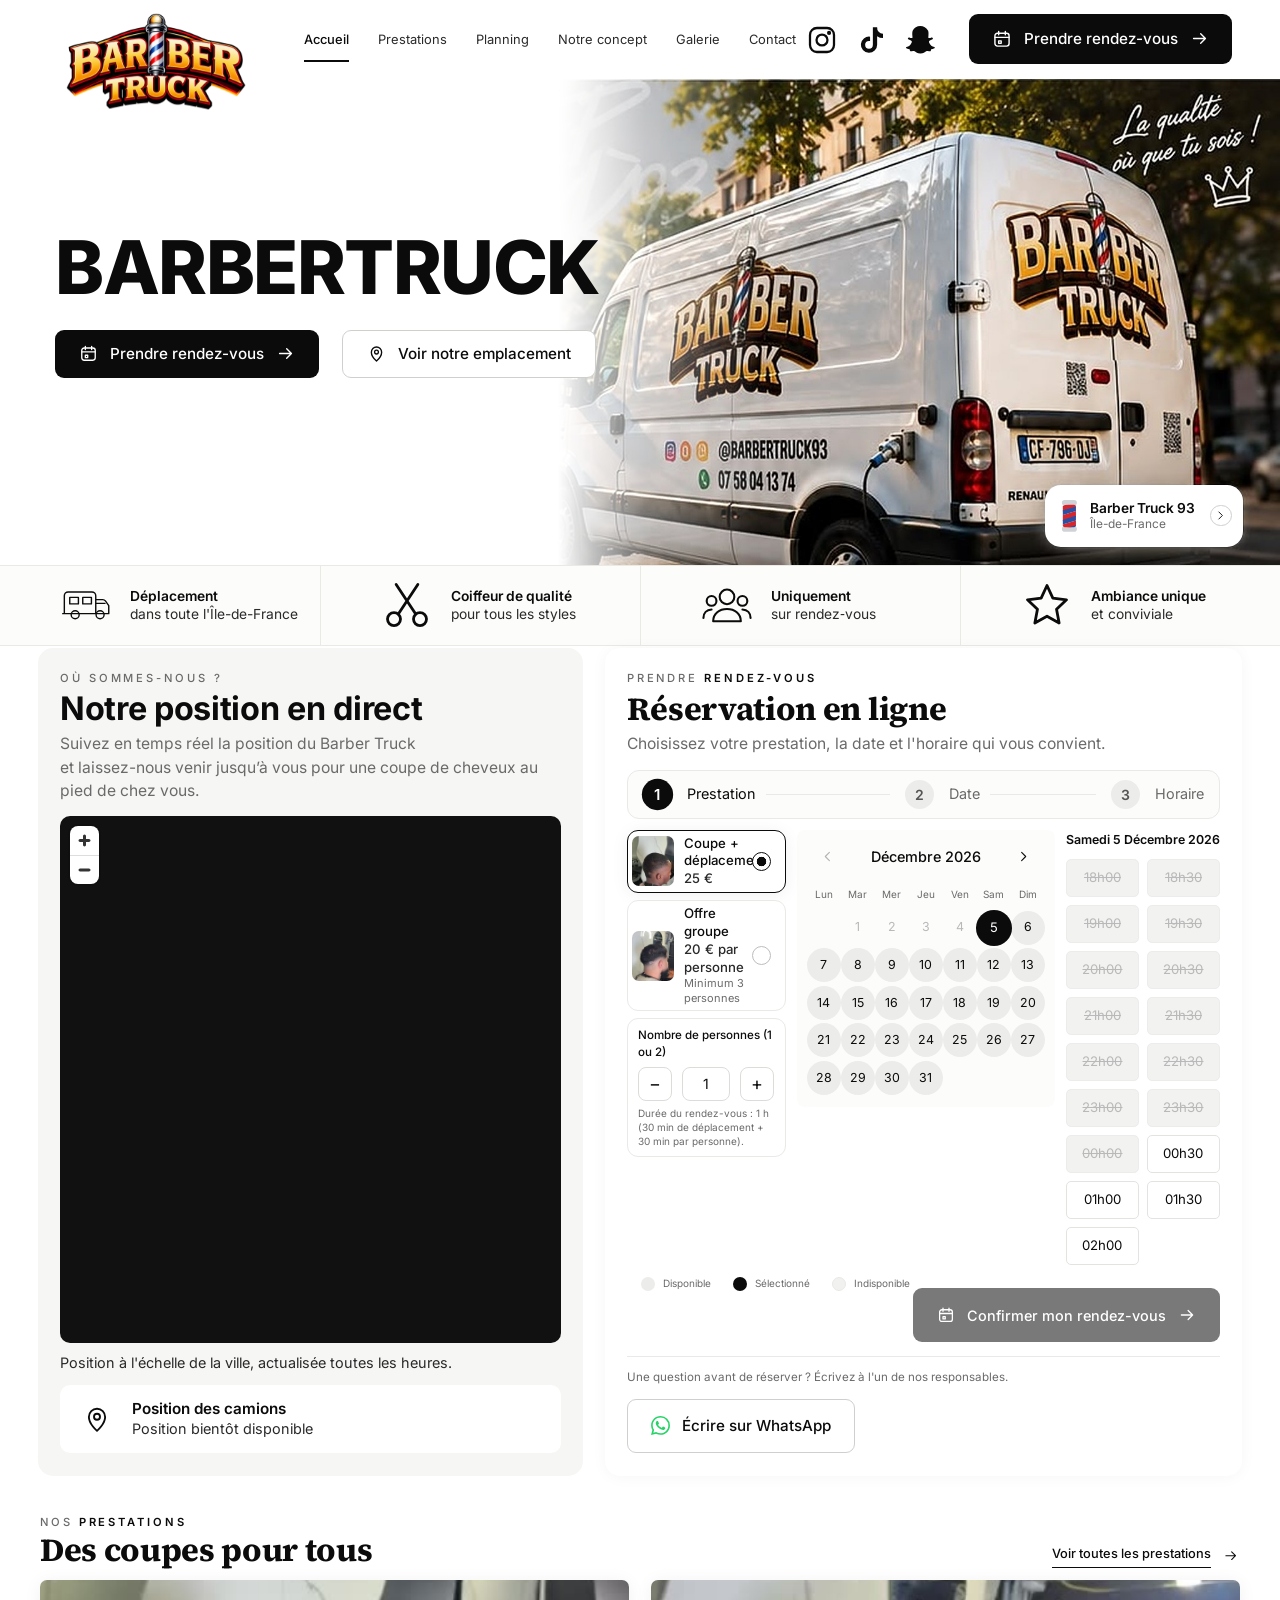
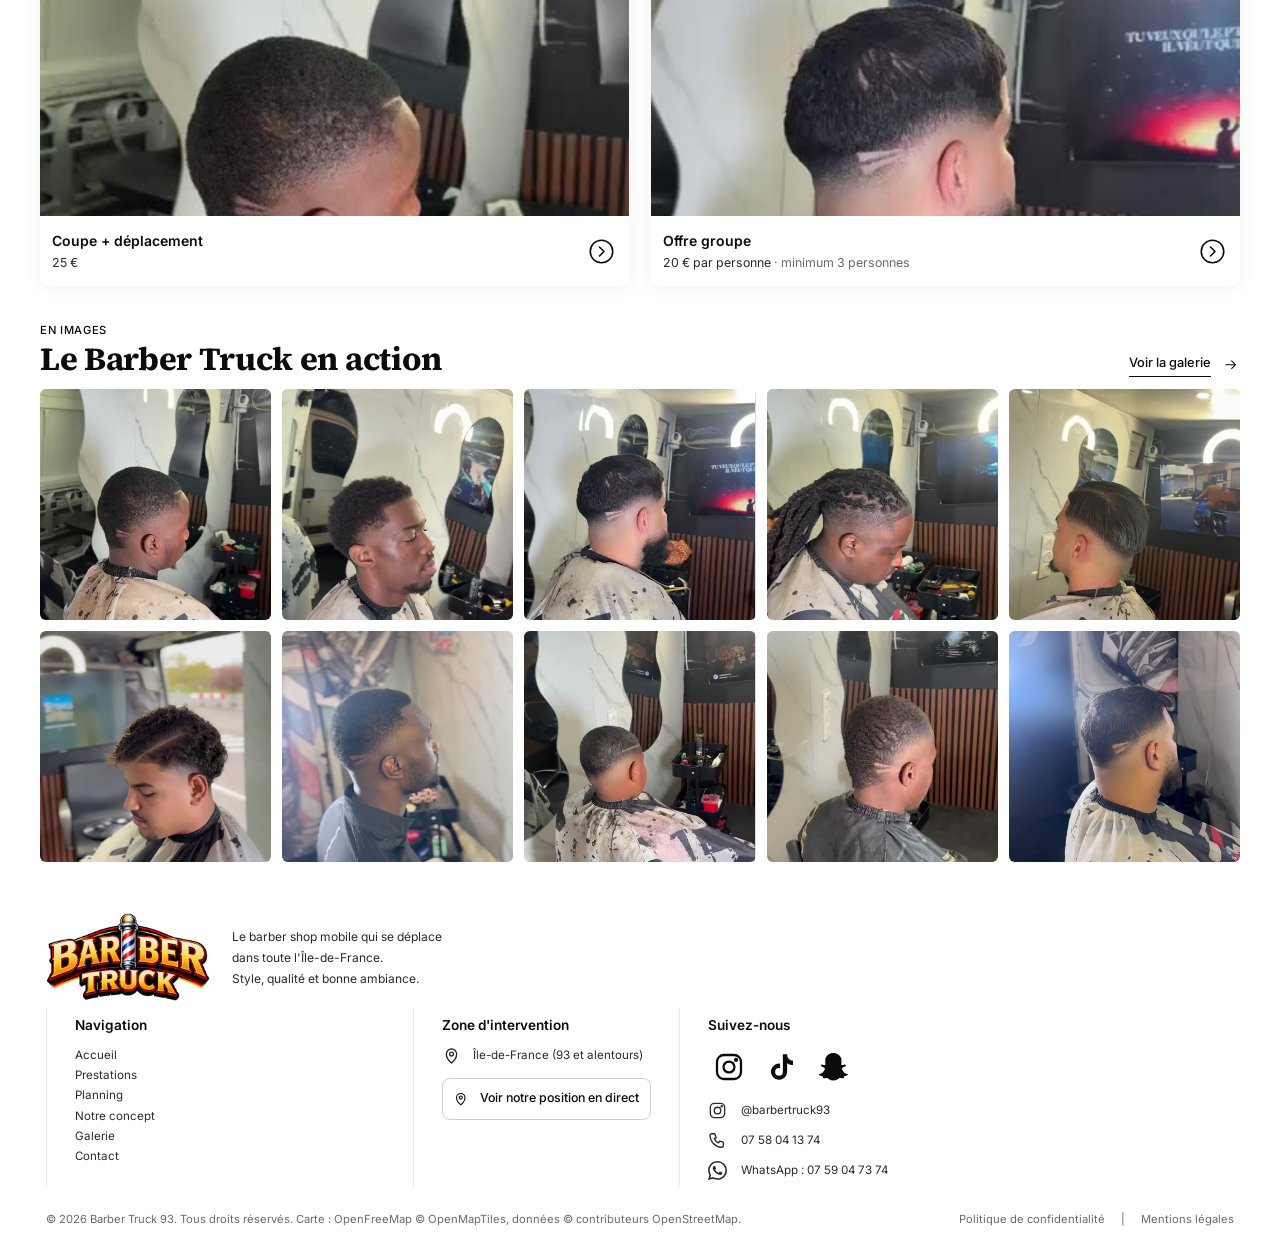
==== index.html @ 95f743f9 "Planning à la demi-heure, durée selon le nombre de personnes, SMS uniquement, bouton WhatsApp - Duré" ====
<!DOCTYPE html>
<html lang="fr">
<head>
  <meta charset="utf-8">
  <meta name="viewport" content="width=device-width, initial-scale=1">
  <title>Barber Truck 93 – Barber shop mobile à domicile en Île-de-France</title>
  <meta name="description" content="Barber Truck 93, le barber shop mobile : un coiffeur de qualité qui se déplace chez vous en Île-de-France (93 et alentours), sur rendez-vous. Coupe + déplacement à 25 €, offre groupe à 20 € par personne. Réservation en ligne.">
  <meta name="robots" content="index, follow, max-image-preview:large">
  <link rel="canonical" href="https://www.barbertruck.fr/">
  <meta name="theme-color" content="#ffffff">
  <meta property="og:type" content="website">
  <meta property="og:locale" content="fr_FR">
  <meta property="og:site_name" content="Barber Truck 93">
  <meta property="og:url" content="https://www.barbertruck.fr/">
  <meta property="og:image" content="https://www.barbertruck.fr/assets/img/og-image.jpg">
  <meta property="og:image:width" content="1200">
  <meta property="og:image:height" content="630">
  <meta property="og:image:alt" content="Logo Barber Truck 93">
  <meta name="twitter:card" content="summary_large_image">
  <meta name="twitter:title" content="Barber Truck 93 – Le barber shop mobile">
  <meta name="twitter:image" content="https://www.barbertruck.fr/assets/img/og-image.jpg">
  <meta property="og:title" content="Barber Truck 93 – Le barber shop mobile">
  <meta property="og:description" content="Un coiffeur de qualité, directement près de chez vous. Déplacement dans toute l'Île-de-France.">
  <link rel="preconnect" href="https://ebmprxugtwbxdemymlqh.supabase.co" crossorigin>
  <link rel="icon" href="favicon.ico" sizes="any">
  <link rel="icon" type="image/png" sizes="32x32" href="assets/img/favicon-32.png">
  <link rel="icon" type="image/png" sizes="192x192" href="assets/img/icon-192.png">
  <link rel="apple-touch-icon" href="assets/img/apple-touch-icon.png">
  <link rel="preload" href="assets/fonts/inter-latin-400-normal.woff2" as="font" type="font/woff2" crossorigin>
  <link rel="preload" href="assets/fonts/inter-latin-800-normal.woff2" as="font" type="font/woff2" crossorigin>
  <link rel="preload" href="assets/img/hero-van.jpg" as="image">
  <link rel="stylesheet" href="assets/vendor/leaflet/leaflet.css">
  <link rel="stylesheet" href="css/style.css?v=20261015">
  <script>document.documentElement.classList.add('js');</script>
  <script type="application/ld+json">
  {
    "@context": "https://schema.org",
    "@graph": [
      {
        "@type": "WebSite",
        "@id": "https://www.barbertruck.fr/#website",
        "url": "https://www.barbertruck.fr/",
        "name": "Barber Truck 93",
        "inLanguage": "fr-FR"
      },
      {
        "@type": "HairSalon",
        "@id": "https://www.barbertruck.fr/#business",
        "name": "Barber Truck 93",
        "description": "Barber shop mobile : un coiffeur de qualité qui se déplace chez vous en Île-de-France, uniquement sur rendez-vous.",
        "url": "https://www.barbertruck.fr/",
        "image": "https://www.barbertruck.fr/assets/img/og-image.jpg",
        "logo": "https://www.barbertruck.fr/assets/img/icon-512.png",
        "telephone": "+33758041374",
        "priceRange": "20 € - 25 €",
        "areaServed": { "@type": "AdministrativeArea", "name": "Île-de-France" },
        "sameAs": [
          "https://www.instagram.com/barbertruck93/",
          "https://www.tiktok.com/@barbertruck93",
          "https://snapchat.com/t/9iEwNDB4"
        ],
        "potentialAction": { "@type": "ReserveAction", "target": "https://www.barbertruck.fr/#reservation", "name": "Prendre rendez-vous" },
        "hasOfferCatalog": {
          "@type": "OfferCatalog",
          "name": "Prestations",
          "itemListElement": [
            { "@type": "Offer", "price": "25", "priceCurrency": "EUR", "itemOffered": { "@type": "Service", "name": "Coupe + déplacement" } },
            { "@type": "Offer", "price": "20", "priceCurrency": "EUR", "description": "Par personne, minimum 3 personnes", "itemOffered": { "@type": "Service", "name": "Offre groupe" } }
          ]
        }
      }
    ]
  }
  </script>
</head>
<body>
  <a class="skip-link" href="#contenu">Aller au contenu</a>

  <svg class="sprite" xmlns="http://www.w3.org/2000/svg" aria-hidden="true" focusable="false">
    <defs>
      <symbol id="i-calendar" viewBox="0 0 24 24"><rect x="3.5" y="5" width="17" height="15.5" rx="3"/><path d="M3.5 10h17M8 3v4M16 3v4M8 14.2h3v3H8z"/></symbol>
      <symbol id="i-arrow" viewBox="0 0 24 24"><path d="M4.5 12h15M13.5 6l6 6-6 6"/></symbol>
      <symbol id="i-pin" viewBox="0 0 24 24"><path d="M12 21.5s-6.5-5.6-6.5-11.2a6.5 6.5 0 0 1 13 0c0 5.6-6.5 11.2-6.5 11.2z"/><circle cx="12" cy="10.2" r="2.4"/></symbol>
      <symbol id="i-instagram" viewBox="0 0 24 24"><rect x="3" y="3" width="18" height="18" rx="5.2"/><circle cx="12" cy="12" r="4.1"/><circle cx="17.3" cy="6.7" r=".7" fill="currentColor"/></symbol>
      <symbol id="i-snapchat" viewBox="0 0 24 24"><path fill="currentColor" stroke="none" d="M12.2 1.5c-2.4 0-4.700 1.200-5.700 3.600-.4 1-.3 2.700-.2 4l.1 1.200c-.3.100-.7.200-1.100.2-.4 0-.7-.1-.9-.2-.2 0-.4-.1-.5-.1-.4 0-.9.300-1 .700 0 .500.500.800 1.100 1l.4.100c.600.200 1.200.500 1.400.9.200.400.100.900-.200 1.300-.8 1.500-2 2.800-3.700 3.100-.300.100-.500.300-.4.600.1.400 1 .900 2.700 1.100.1.300.200.800.300 1.100.1.300.300.400.600.400.400 0 .900-.2 1.700-.2.400 0 .800.100 1.200.2 1.100.700 2 1.700 4.200 1.700h.200c2.200 0 3.100-1 4.200-1.700.4-.1.800-.2 1.200-.2.800 0 1.300.2 1.700.2.300 0 .500-.1.600-.4.100-.300.200-.800.300-1.100 1.700-.2 2.600-.7 2.700-1.100.1-.3-.1-.5-.4-.6-1.700-.3-2.900-1.600-3.700-3.100-.3-.4-.4-.9-.2-1.300.2-.4.800-.7 1.400-.9l.4-.100c.600-.2 1.100-.5 1.100-1-.1-.4-.6-.7-1-.7-.1 0-.3 0-.5.100-.2.100-.5.200-.9.200-.4 0-.8-.1-1.100-.2l.1-1.200c.100-1.300.2-3-.2-4C16.900 2.700 14.600 1.500 12.200 1.500z"/></symbol>
      <symbol id="i-whatsapp" viewBox="0 0 24 24"><path fill="currentColor" stroke="none" d="M17.472 14.382c-.297-.149-1.758-.867-2.03-.967-.273-.099-.471-.148-.67.15-.197.297-.767.966-.94 1.164-.173.199-.347.223-.644.075-.297-.15-1.255-.463-2.39-1.475-.883-.788-1.48-1.761-1.653-2.059-.173-.297-.018-.458.13-.606.134-.133.298-.347.446-.52.149-.174.198-.298.298-.497.099-.198.05-.371-.025-.52-.075-.149-.669-1.612-.916-2.207-.242-.579-.487-.5-.669-.51-.173-.008-.371-.01-.57-.01-.198 0-.52.074-.792.372-.272.297-1.04 1.016-1.04 2.479 0 1.462 1.065 2.875 1.213 3.074.149.198 2.096 3.2 5.077 4.487.709.306 1.262.489 1.694.625.712.227 1.36.195 1.871.118.571-.085 1.758-.719 2.006-1.413.248-.694.248-1.289.173-1.413-.074-.124-.272-.198-.57-.347m-5.421 7.403h-.004a9.87 9.87 0 01-5.031-1.378l-.361-.214-3.741.982.998-3.648-.235-.374a9.86 9.86 0 01-1.51-5.26c.001-5.45 4.436-9.884 9.888-9.884 2.64 0 5.122 1.03 6.988 2.898a9.825 9.825 0 012.893 6.994c-.003 5.45-4.437 9.884-9.885 9.884m8.413-18.297A11.815 11.815 0 0012.05 0C5.495 0 .16 5.335.157 11.892c0 2.096.547 4.142 1.588 5.945L.057 24l6.305-1.654a11.882 11.882 0 005.683 1.448h.005c6.554 0 11.89-5.335 11.893-11.893a11.821 11.821 0 00-3.48-8.413z"/></symbol>
      <symbol id="i-tiktok" viewBox="0 0 24 24"><path fill="currentColor" stroke="none" d="M16.6 2.5h-3.2v13.1a2.9 2.9 0 1 1-2.9-2.9c.3 0 .6 0 .8.1V9.5a6.1 6.1 0 1 0 5.3 6V9.1a7.5 7.5 0 0 0 4.4 1.4V7.3a4.4 4.4 0 0 1-4.4-4.8z"/></symbol>
      <symbol id="i-van" viewBox="0 0 48 32"><path d="M4 7.5A3.5 3.5 0 0 1 7.5 4h22A3.5 3.5 0 0 1 33 7.500V24H4zM33 11h6.500a3 3 0 0 1 2.400 1.200L45 16.500V24h-12M4 24h-1.500M36.500 24"/><path d="M9 9h8v6H9zM21 9h8v6h-8zM33.500 14.500h8"/><circle cx="14" cy="25" r="3.700"/><circle cx="37" cy="25" r="3.700"/></symbol>
      <symbol id="i-scissors" viewBox="0 0 24 24"><circle cx="6" cy="18.500" r="3"/><circle cx="18" cy="18.500" r="3"/><path d="M8 16.200 17 2.500M16 16.200 7 2.500"/></symbol>
      <symbol id="i-users" viewBox="0 0 32 32"><circle cx="16" cy="11" r="4.500"/><path d="M7.500 26c0-4.800 3.800-7.500 8.500-7.500s8.500 2.700 8.500 7.500z"/><circle cx="6.500" cy="13.500" r="3"/><path d="M1.500 24c0-3 2-5 5-5.200"/><circle cx="25.500" cy="13.500" r="3"/><path d="M30.500 24c0-3-2-5-5-5.200"/></symbol>
      <symbol id="i-star" viewBox="0 0 24 24"><path d="m12 3 2.700 5.800 6.300.8-4.600 4.400 1.200 6.300L12 17.200 6.400 20.300l1.200-6.300L3 9.600l6.300-.8z"/></symbol>
      <symbol id="i-check" viewBox="0 0 24 24"><path d="m6 12.500 4 4 8-9"/></symbol>
      <symbol id="i-send" viewBox="0 0 24 24"><path d="M3.500 11 20.500 3.500 13 20.500l-2.200-7.300z"/></symbol>
      <symbol id="i-phone" viewBox="0 0 24 24"><path d="M5 3.500h3.500l1.800 4.600-2.300 1.500a11 11 0 0 0 5.400 5.400l1.500-2.300 4.600 1.800V18a2.500 2.500 0 0 1-2.500 2.500A15.500 15.500 0 0 1 2.500 6 2.500 2.500 0 0 1 5 3.500z"/></symbol>
      <symbol id="i-chev-l" viewBox="0 0 24 24"><path d="m15 5.500-6.500 6.500 6.500 6.500"/></symbol>
      <symbol id="i-chev-r" viewBox="0 0 24 24"><path d="m9 5.500 6.500 6.500-6.500 6.500"/></symbol>
      <symbol id="i-chev-circle" viewBox="0 0 24 24"><circle cx="12" cy="12" r="10"/><path d="m10.200 8 4 4-4 4"/></symbol>
    </defs>
  </svg>

  <header class="site-header" id="top">
    <div class="site-header__inner">
      <a class="logo" href="#accueil" aria-label="Barber Truck 93 – Accueil">
        <img src="assets/img/logo-header.png" alt="Barber Truck 93" width="150" height="81">
      </a>

      <nav class="nav" id="menu" aria-label="Navigation principale">
        <ul class="nav__list">
          <li><a class="nav__link is-active" href="#accueil" aria-current="page">Accueil</a></li>
          <li><a class="nav__link" href="#prestations">Prestations</a></li>
          <li><a class="nav__link" href="#reservation">Planning</a></li>
          <li><a class="nav__link" href="#concept">Notre concept</a></li>
          <li><a class="nav__link" href="#galerie">Galerie</a></li>
          <li><a class="nav__link" href="#contact">Contact</a></li>
        </ul>
        <div class="nav__social">
          <a class="icon-link" href="https://www.instagram.com/barbertruck93/" target="_blank" rel="noopener noreferrer" aria-label="Instagram Barber Truck 93 (nouvel onglet)"><svg class="icon" aria-hidden="true"><use href="#i-instagram"/></svg></a>
          <a class="icon-link" href="https://www.tiktok.com/@barbertruck93?_r=1&amp;_t=ZG-9AHRAoRUi3s" target="_blank" rel="noopener noreferrer" aria-label="TikTok Barber Truck 93 (nouvel onglet)"><svg class="icon" aria-hidden="true"><use href="#i-tiktok"/></svg></a>
          <a class="icon-link" href="https://snapchat.com/t/9iEwNDB4" target="_blank" rel="noopener noreferrer" aria-label="Snapchat Barber Truck 93 (nouvel onglet)"><svg class="icon" aria-hidden="true"><use href="#i-snapchat"/></svg></a>
        </div>
      </nav>

      <a class="btn btn--dark site-header__cta" href="#reservation">
        <svg class="icon" aria-hidden="true"><use href="#i-calendar"/></svg>
        <span>Prendre rendez-vous</span>
        <svg class="icon" aria-hidden="true"><use href="#i-arrow"/></svg>
      </a>

      <button class="burger" type="button" aria-expanded="false" aria-controls="menu" aria-label="Ouvrir le menu">
        <span class="burger__bar"></span><span class="burger__bar"></span><span class="burger__bar"></span>
      </button>
    </div>
  </header>

  <main id="contenu">
    <section class="hero" id="accueil" aria-labelledby="hero-title">
      <div class="hero__content">
        <h1 class="hero__title" id="hero-title">BARBERTRUCK</h1>
        <div class="hero__cta">
          <a class="btn btn--dark" href="#reservation">
            <svg class="icon" aria-hidden="true"><use href="#i-calendar"/></svg>
            <span>Prendre rendez-vous</span>
            <svg class="icon" aria-hidden="true"><use href="#i-arrow"/></svg>
          </a>
          <a class="btn btn--light" href="#localisation">
            <svg class="icon" aria-hidden="true"><use href="#i-pin"/></svg>
            <span>Voir notre emplacement</span>
          </a>
        </div>
      </div>

      <figure class="hero__media">
        <img src="assets/img/hero-van.jpg" width="1156" height="778" fetchpriority="high"
             alt="Le camion Barber Truck 93 garé en ville : la qualité où que tu sois">
        <a class="hero__badge" href="#localisation">
          <svg class="pole" viewBox="0 0 20 36" aria-hidden="true">
            <defs><clipPath id="pole-clip"><rect x="3" y="6" width="14" height="24" rx="2"/></clipPath></defs>
            <rect x="2" y="1" width="16" height="6" rx="3" fill="#cfd2d6"/>
            <rect x="2" y="29" width="16" height="6" rx="3" fill="#cfd2d6"/>
            <g clip-path="url(#pole-clip)">
              <rect x="3" y="6" width="14" height="24" fill="#fff"/>
              <path d="M0 8 20 2v6L0 14zM0 18 20 12v6L0 24zM0 28 20 22v6L0 34z" fill="#d6262c"/>
              <path d="M0 13 20 7v5L0 18zM0 23 20 17v5L0 28zM0 33 20 27v5L0 38z" fill="#2a4fa3"/>
            </g>
          </svg>
          <span class="hero__badge-text"><strong>Barber Truck 93</strong><span>Île-de-France</span></span>
          <span class="hero__badge-go" aria-hidden="true"><svg class="icon"><use href="#i-chev-r"/></svg></span>
        </a>
      </figure>
    </section>

    <section class="features" id="concept" aria-label="Notre concept">
      <ul class="features__list">
        <li class="features__item"><svg class="icon icon--feature" aria-hidden="true"><use href="#i-van"/></svg><p><strong>Déplacement</strong>dans toute l'Île-de-France</p></li>
        <li class="features__item"><svg class="icon icon--feature" aria-hidden="true"><use href="#i-scissors"/></svg><p><strong>Coiffeur de qualité</strong>pour tous les styles</p></li>
        <li class="features__item"><svg class="icon icon--feature" aria-hidden="true"><use href="#i-users"/></svg><p><strong>Uniquement</strong>sur rendez&#8209;vous</p></li>
        <li class="features__item"><svg class="icon icon--feature" aria-hidden="true"><use href="#i-star"/></svg><p><strong>Ambiance unique</strong>et conviviale</p></li>
      </ul>
    </section>

    <div class="split">
      <section class="panel location reveal" id="localisation" aria-labelledby="loc-title">
        <p class="eyebrow">Où sommes-nous ?</p>
        <h2 class="panel__title panel__title--sans" id="loc-title">Notre position en direct</h2>
        <p class="panel__text">Suivez en temps réel la position du Barber Truck<br class="br-lg"> et laissez-nous venir jusqu’à vous pour une coupe de cheveux au pied de chez vous.</p>
        <div class="location__map" id="map" role="region" aria-label="Carte de la position des Barber Trucks 93, à l'échelle de la ville"></div>
        <p class="location__note">Position à l'échelle de la ville, actualisée toutes les heures.</p>
        <div class="location__card">
          <svg class="icon icon--pin" aria-hidden="true"><use href="#i-pin"/></svg>
          <div class="location__info" id="loc-info" aria-live="polite">
            <strong>Position des camions</strong>
            <span id="loc-status">Position bientôt disponible</span>
          </div>
          <a class="btn btn--dark btn--sm" id="loc-go" href="https://www.google.com/maps" target="_blank" rel="noopener noreferrer" hidden>
            <svg class="icon" aria-hidden="true"><use href="#i-send"/></svg>
            <span>Y aller</span>
          </a>
        </div>
      </section>

      <section class="panel booking reveal" id="reservation" aria-labelledby="book-title">
        <p class="eyebrow eyebrow--split"><span>Prendre</span> <strong>rendez-vous</strong></p>
        <h2 class="panel__title panel__title--serif" id="book-title">Réservation en ligne</h2>
        <p class="panel__text">Choisissez votre prestation, la date et l'horaire qui vous convient.</p>

        <ol class="steps" aria-label="Étapes de réservation">
          <li class="steps__item is-current" data-step="1"><span class="steps__num">1</span><span class="steps__label">Prestation</span></li>
          <li class="steps__item" data-step="2"><span class="steps__num">2</span><span class="steps__label">Date</span></li>
          <li class="steps__item" data-step="3"><span class="steps__num">3</span><span class="steps__label">Horaire</span></li>
        </ol>

        <div class="booking__grid">
          <fieldset class="services-pick">
            <legend class="sr-only">Prestation</legend>
            <label class="pick">
              <input class="pick__input" type="radio" name="service" value="coupe-deplacement" data-label="Coupe + déplacement" checked>
              <img class="pick__thumb" src="assets/img/thumb-1.jpg" alt="" width="56" height="56" loading="lazy">
              <span class="pick__text"><span class="pick__name">Coupe + déplacement</span><span class="pick__price">25 €</span></span>
              <span class="pick__radio" aria-hidden="true"></span>
            </label>
            <label class="pick">
              <input class="pick__input" type="radio" name="service" value="offre-groupe" data-label="Offre groupe">
              <img class="pick__thumb" src="assets/img/thumb-3.jpg" alt="" width="56" height="56" loading="lazy">
              <span class="pick__text"><span class="pick__name">Offre groupe</span><span class="pick__price">20 € par personne</span><span class="pick__note">Minimum 3 personnes</span></span>
              <span class="pick__radio" aria-hidden="true"></span>
            </label>
            <div class="party" id="field-party">
              <label class="party__label" for="f-party" id="l-party">Nombre de personnes (1 ou 2)</label>
              <div class="party__ctl">
                <button class="party__btn" type="button" data-party="-1" aria-label="Une personne de moins"><span aria-hidden="true">−</span></button>
                <input id="f-party" name="party" type="number" inputmode="numeric" min="1" max="2" value="1">
                <button class="party__btn" type="button" data-party="1" aria-label="Une personne de plus"><span aria-hidden="true">+</span></button>
              </div>
              <p class="party__duration" id="party-duration" aria-live="polite"></p>
            </div>
          </fieldset>

          <div class="calendar" aria-label="Choix de la date">
            <div class="calendar__head">
              <button class="calendar__nav" type="button" data-cal="prev" aria-label="Mois précédent"><svg class="icon" aria-hidden="true"><use href="#i-chev-l"/></svg></button>
              <p class="calendar__title" id="cal-title" aria-live="polite">Octobre 2026</p>
              <button class="calendar__nav" type="button" data-cal="next" aria-label="Mois suivant"><svg class="icon" aria-hidden="true"><use href="#i-chev-r"/></svg></button>
            </div>
            <div class="calendar__weekdays" aria-hidden="true"><span>Lun</span><span>Mar</span><span>Mer</span><span>Jeu</span><span>Ven</span><span>Sam</span><span>Dim</span></div>
            <div class="calendar__days" id="cal-days"></div>
          </div>

          <div class="slots">
            <p class="slots__date" id="slots-date" aria-live="polite"></p>
            <div class="slots__grid" id="slots-grid" role="group" aria-labelledby="slots-date"></div>
            <p class="slots__range" id="slots-range" aria-live="polite"></p>
          </div>
        </div>

        <ul class="legend" aria-hidden="true">
          <li><span class="legend__dot legend__dot--available"></span>Disponible</li>
          <li><span class="legend__dot legend__dot--selected"></span>Sélectionné</li>
          <li><span class="legend__dot legend__dot--disabled"></span>Indisponible</li>
        </ul>

        <form class="booking__form" id="booking-form" novalidate>
          <div class="booking__fields" id="booking-fields" hidden>
            <p class="booking__hint">Renseignez vos coordonnées. Votre demande doit être confirmée par nos soins : le créneau n'est définitivement réservé qu'après notre confirmation, et vous êtes prévenu par SMS. Vos informations servent uniquement à traiter ce rendez-vous.</p>
            <div class="field">
              <label for="f-name">Nom et prénom</label>
              <input id="f-name" name="name" type="text" autocomplete="name" required minlength="2" maxlength="80">
            </div>
            <div class="field">
              <label for="f-phone">Téléphone</label>
              <input id="f-phone" name="phone" type="tel" inputmode="tel" autocomplete="tel" required maxlength="20" placeholder="06 12 34 56 78">
            </div>
            <div class="field field--wide">
              <label for="f-address">Adresse</label>
              <input id="f-address" name="address" type="text" autocomplete="street-address" required minlength="8" maxlength="200" placeholder="N°, rue, code postal, ville">
            </div>
            <div class="hp" aria-hidden="true"><label>Ne pas remplir <input name="website" type="text" tabindex="-1" autocomplete="off"></label></div>
          </div>
          <div class="booking__footer">
            <p class="booking__status" id="booking-status" role="status"></p>
            <button class="btn btn--dark booking__confirm" id="booking-confirm" type="submit" aria-disabled="true">
              <svg class="icon" aria-hidden="true"><use href="#i-calendar"/></svg>
              <span>Confirmer mon rendez-vous</span>
              <svg class="icon" aria-hidden="true"><use href="#i-arrow"/></svg>
            </button>
          </div>
        </form>

        <div class="booking__done" id="booking-done" role="status" hidden>
          <span class="booking__done-icon"><svg class="icon" aria-hidden="true"><use href="#i-check"/></svg></span>
          <h3 class="booking__done-title">Demande envoyée</h3>
          <p class="booking__done-text" id="booking-done-text"></p>
          <button class="btn btn--light btn--sm" id="booking-reset" type="button">Faire une autre demande</button>
        </div>

        <div class="booking__help">
          <p>Une question avant de réserver ? Écrivez à l'un de nos responsables.</p>
          <a class="btn btn--light btn--sm btn--wa" href="https://wa.me/33759047374?text=Bonjour%20Barber%20Truck%2C%20j%27ai%20une%20question%20sur%20une%20r%C3%A9servation." target="_blank" rel="noopener noreferrer" aria-label="Écrire sur WhatsApp à un responsable Barber Truck 93 (nouvel onglet)">
            <svg class="icon" aria-hidden="true"><use href="#i-whatsapp"/></svg>
            <span>Écrire sur WhatsApp</span>
          </a>
        </div>
      </section>
    </div>

    <section class="services" id="prestations" aria-labelledby="serv-title">
      <div class="section-head reveal">
        <div>
          <p class="eyebrow eyebrow--split"><span>Nos</span> <strong>prestations</strong></p>
          <h2 class="section-title" id="serv-title">Des coupes pour tous</h2>
        </div>
        <a class="link-arrow" href="#reservation"><span>Voir toutes les prestations</span><svg class="icon" aria-hidden="true"><use href="#i-arrow"/></svg></a>
      </div>

      <ul class="services__grid">
        <li class="card reveal">
          <div class="card__media">
            <video muted loop playsinline preload="none" poster="assets/posters/presta-1.jpg" aria-label="Coupe réalisée dans le Barber Truck 93">
              <source src="assets/Vid%C3%A9os%20prestations/WhatsApp%20Video%202026-10-05%20at%2016.38.00.mp4" type="video/mp4">
            </video>
          </div>
          <div class="card__body">
            <h3 class="card__title">Coupe + déplacement</h3>
            <p class="card__price">25 €</p>
            <a class="card__cta" href="#reservation" data-service="coupe-deplacement" aria-label="Réserver : Coupe + déplacement, 25 €"><svg class="icon" aria-hidden="true"><use href="#i-chev-circle"/></svg></a>
          </div>
        </li>
        <li class="card reveal">
          <div class="card__media">
            <video muted loop playsinline preload="none" poster="assets/posters/presta-3.jpg" aria-label="Coupe réalisée dans le Barber Truck 93">
              <source src="assets/Vid%C3%A9os%20prestations/WhatsApp%20Video%202026-10-05%20at%2016.38.00%20%282%29.mp4" type="video/mp4">
            </video>
          </div>
          <div class="card__body">
            <h3 class="card__title">Offre groupe</h3>
            <p class="card__price">20 € par personne <span class="card__note">· minimum 3 personnes</span></p>
            <a class="card__cta" href="#reservation" data-service="offre-groupe" aria-label="Réserver : Offre groupe, 20 € par personne, minimum 3 personnes"><svg class="icon" aria-hidden="true"><use href="#i-chev-circle"/></svg></a>
          </div>
        </li>
      </ul>
    </section>

    <section class="gallery" id="galerie" aria-labelledby="gal-title">
      <div class="section-head reveal">
        <div>
          <p class="eyebrow eyebrow--plain">En images</p>
          <h2 class="section-title" id="gal-title">Le Barber Truck en action</h2>
        </div>
        <a class="link-arrow" href="#galerie"><span>Voir la galerie</span><svg class="icon" aria-hidden="true"><use href="#i-arrow"/></svg></a>
      </div>

      <ul class="gallery__grid">
        <li class="tile reveal"><video muted loop playsinline preload="none" poster="assets/posters/presta-1.jpg" aria-label="Barber Truck 93 en action : coupe dans le camion"><source src="assets/Vid%C3%A9os%20prestations/WhatsApp%20Video%202026-10-05%20at%2016.38.00.mp4" type="video/mp4"></video></li>
        <li class="tile reveal"><video muted loop playsinline preload="none" poster="assets/posters/presta-2.jpg" aria-label="Barber Truck 93 en action : dégradé dans le camion"><source src="assets/Vid%C3%A9os%20prestations/WhatsApp%20Video%202026-10-05%20at%2016.38.00%20%281%29.mp4" type="video/mp4"></video></li>
        <li class="tile reveal"><video muted loop playsinline preload="none" poster="assets/posters/presta-3.jpg" aria-label="Barber Truck 93 en action : coupe et barbe dans le camion"><source src="assets/Vid%C3%A9os%20prestations/WhatsApp%20Video%202026-10-05%20at%2016.38.00%20%282%29.mp4" type="video/mp4"></video></li>
        <li class="tile reveal"><video muted loop playsinline preload="none" poster="assets/posters/presta-4.jpg" aria-label="Barber Truck 93 en action : coupe avec locks dans le camion"><source src="assets/Vid%C3%A9os%20prestations/WhatsApp%20Video%202026-10-05%20at%2016.38.00%20%283%29.mp4" type="video/mp4"></video></li>
        <li class="tile reveal"><video muted loop playsinline preload="none" poster="assets/posters/presta-5.jpg" aria-label="Barber Truck 93 en action : coupe dans le camion"><source src="assets/Vid%C3%A9os%20prestations/WhatsApp%20Video%202026-10-05%20at%2017.44.28.mp4" type="video/mp4"></video></li>
        <li class="tile reveal"><video muted loop playsinline preload="none" poster="assets/posters/presta-6.jpg" aria-label="Barber Truck 93 en action : dégradé dans le camion"><source src="assets/Vid%C3%A9os%20prestations/WhatsApp%20Video%202026-10-05%20at%2017.44.44.mp4" type="video/mp4"></video></li>
        <li class="tile reveal"><video muted loop playsinline preload="none" poster="assets/posters/presta-7.jpg" aria-label="Barber Truck 93 en action : coupe et barbe dans le camion"><source src="assets/Vid%C3%A9os%20prestations/WhatsApp%20Video%202026-10-05%20at%2017.45.36.mp4" type="video/mp4"></video></li>
        <li class="tile reveal"><video muted loop playsinline preload="none" poster="assets/posters/presta-8.jpg" aria-label="Barber Truck 93 en action : finition soignée dans le camion"><source src="assets/Vid%C3%A9os%20prestations/WhatsApp%20Video%202026-10-05%20at%2017.45.53.mp4" type="video/mp4"></video></li>
        <li class="tile reveal"><video muted loop playsinline preload="none" poster="assets/posters/presta-9.jpg" aria-label="Barber Truck 93 en action : coupe avec dégradé dans le camion"><source src="assets/Vid%C3%A9os%20prestations/WhatsApp%20Video%202026-10-05%20at%2017.46.41.mp4" type="video/mp4"></video></li>
        <li class="tile reveal"><video muted loop playsinline preload="none" poster="assets/posters/presta-10.jpg" aria-label="Barber Truck 93 en action : coupe dans le Barber Truck 93"><source src="assets/Vid%C3%A9os%20prestations/WhatsApp%20Video%202026-10-05%20at%2017.46.55.mp4" type="video/mp4"></video></li>
      </ul>
    </section>
  </main>

  <footer class="footer" id="contact">
    <div class="footer__grid">
      <div class="footer__col footer__brand">
        <a href="#accueil" aria-label="Barber Truck 93 – Retour en haut"><img src="assets/img/logo-header.png" alt="Barber Truck 93" width="130" height="70" loading="lazy"></a>
        <p>Le barber shop mobile qui se déplace<br>dans toute l'Île-de-France.<br>Style, qualité et bonne ambiance.</p>
      </div>
      <nav class="footer__col" aria-label="Navigation du pied de page">
        <h2 class="footer__title">Navigation</h2>
        <ul class="footer__links">
          <li><a href="#accueil">Accueil</a></li>
          <li><a href="#prestations">Prestations</a></li>
          <li><a href="#reservation">Planning</a></li>
          <li><a href="#concept">Notre concept</a></li>
          <li><a href="#galerie">Galerie</a></li>
          <li><a href="#contact">Contact</a></li>
        </ul>
      </nav>
      <div class="footer__col">
        <h2 class="footer__title">Zone d'intervention</h2>
        <p class="footer__zone"><svg class="icon" aria-hidden="true"><use href="#i-pin"/></svg>Île-de-France (93 et alentours)</p>
        <a class="btn btn--light btn--sm" href="#localisation"><svg class="icon" aria-hidden="true"><use href="#i-pin"/></svg><span>Voir notre position en direct</span></a>
      </div>
      <div class="footer__col">
        <h2 class="footer__title">Suivez-nous</h2>
        <div class="footer__social">
          <a class="icon-link" href="https://www.instagram.com/barbertruck93/" target="_blank" rel="noopener noreferrer" aria-label="Instagram Barber Truck 93 (nouvel onglet)"><svg class="icon" aria-hidden="true"><use href="#i-instagram"/></svg></a>
          <a class="icon-link" href="https://www.tiktok.com/@barbertruck93?_r=1&amp;_t=ZG-9AHRAoRUi3s" target="_blank" rel="noopener noreferrer" aria-label="TikTok Barber Truck 93 (nouvel onglet)"><svg class="icon" aria-hidden="true"><use href="#i-tiktok"/></svg></a>
          <a class="icon-link" href="https://snapchat.com/t/9iEwNDB4" target="_blank" rel="noopener noreferrer" aria-label="Snapchat Barber Truck 93 (nouvel onglet)"><svg class="icon" aria-hidden="true"><use href="#i-snapchat"/></svg></a>
        </div>
        <ul class="footer__contact">
          <li><svg class="icon" aria-hidden="true"><use href="#i-instagram"/></svg>@barbertruck93</li>
          <li><svg class="icon" aria-hidden="true"><use href="#i-phone"/></svg><a href="tel:+33758041374">07 58 04 13 74</a></li>
          <li><svg class="icon" aria-hidden="true"><use href="#i-whatsapp"/></svg><a href="https://wa.me/33759047374?text=Bonjour%20Barber%20Truck%2C%20j%27ai%20une%20question%20sur%20une%20r%C3%A9servation." target="_blank" rel="noopener noreferrer">WhatsApp : 07 59 04 73 74</a></li>
        </ul>
      </div>
    </div>
    <div class="footer__bar">
      <p>© 2026 Barber Truck 93. Tous droits réservés. Carte : <a href="https://openfreemap.org" target="_blank" rel="noopener noreferrer">OpenFreeMap</a> © <a href="https://openmaptiles.org/" target="_blank" rel="noopener noreferrer">OpenMapTiles</a>, données © <a href="https://www.openstreetmap.org/copyright" target="_blank" rel="noopener noreferrer">contributeurs OpenStreetMap</a>.</p>
      <p class="footer__legal"><a href="#top">Politique de confidentialité</a><span aria-hidden="true">|</span><a href="#top">Mentions légales</a></p>
    </div>
  </footer>

  <script src="js/config.js" defer></script>
  <script src="js/api.js" defer></script>
  <script src="assets/vendor/leaflet/leaflet.js" defer></script>
  <script src="js/main.js" defer></script>
  <script src="js/map.js" defer></script>
</body>
</html>
---- assets/vendor/leaflet/leaflet.css ----
/* required styles */

.leaflet-pane,
.leaflet-tile,
.leaflet-marker-icon,
.leaflet-marker-shadow,
.leaflet-tile-container,
.leaflet-pane > svg,
.leaflet-pane > canvas,
.leaflet-zoom-box,
.leaflet-image-layer,
.leaflet-layer {
	position: absolute;
	left: 0;
	top: 0;
	}
.leaflet-container {
	overflow: hidden;
	}
.leaflet-tile,
.leaflet-marker-icon,
.leaflet-marker-shadow {
	-webkit-user-select: none;
	   -moz-user-select: none;
	        user-select: none;
	  -webkit-user-drag: none;
	}
/* Prevents IE11 from highlighting tiles in blue */
.leaflet-tile::selection {
	background: transparent;
}
/* Safari renders non-retina tile on retina better with this, but Chrome is worse */
.leaflet-safari .leaflet-tile {
	image-rendering: -webkit-optimize-contrast;
	}
/* hack that prevents hw layers "stretching" when loading new tiles */
.leaflet-safari .leaflet-tile-container {
	width: 1600px;
	height: 1600px;
	-webkit-transform-origin: 0 0;
	}
.leaflet-marker-icon,
.leaflet-marker-shadow {
	display: block;
	}
/* .leaflet-container svg: reset svg max-width decleration shipped in Joomla! (joomla.org) 3.x */
/* .leaflet-container img: map is broken in FF if you have max-width: 100% on tiles */
.leaflet-container .leaflet-overlay-pane svg {
	max-width: none !important;
	max-height: none !important;
	}
.leaflet-container .leaflet-marker-pane img,
.leaflet-container .leaflet-shadow-pane img,
.leaflet-container .leaflet-tile-pane img,
.leaflet-container img.leaflet-image-layer,
.leaflet-container .leaflet-tile {
	max-width: none !important;
	max-height: none !important;
	width: auto;
	padding: 0;
	}

.leaflet-container img.leaflet-tile {
	/* See: https://bugs.chromium.org/p/chromium/issues/detail?id=600120 */
	mix-blend-mode: plus-lighter;
}

.leaflet-container.leaflet-touch-zoom {
	-ms-touch-action: pan-x pan-y;
	touch-action: pan-x pan-y;
	}
.leaflet-container.leaflet-touch-drag {
	-ms-touch-action: pinch-zoom;
	/* Fallback for FF which doesn't support pinch-zoom */
	touch-action: none;
	touch-action: pinch-zoom;
}
.leaflet-container.leaflet-touch-drag.leaflet-touch-zoom {
	-ms-touch-action: none;
	touch-action: none;
}
.leaflet-container {
	-webkit-tap-highlight-color: transparent;
}
.leaflet-container a {
	-webkit-tap-highlight-color: rgba(51, 181, 229, 0.4);
}
.leaflet-tile {
	filter: inherit;
	visibility: hidden;
	}
.leaflet-tile-loaded {
	visibility: inherit;
	}
.leaflet-zoom-box {
	width: 0;
	height: 0;
	-moz-box-sizing: border-box;
	     box-sizing: border-box;
	z-index: 800;
	}
/* workaround for https://bugzilla.mozilla.org/show_bug.cgi?id=888319 */
.leaflet-overlay-pane svg {
	-moz-user-select: none;
	}

.leaflet-pane         { z-index: 400; }

.leaflet-tile-pane    { z-index: 200; }
.leaflet-overlay-pane { z-index: 400; }
.leaflet-shadow-pane  { z-index: 500; }
.leaflet-marker-pane  { z-index: 600; }
.leaflet-tooltip-pane   { z-index: 650; }
.leaflet-popup-pane   { z-index: 700; }

.leaflet-map-pane canvas { z-index: 100; }
.leaflet-map-pane svg    { z-index: 200; }

.leaflet-vml-shape {
	width: 1px;
	height: 1px;
	}
.lvml {
	behavior: url(#default#VML);
	display: inline-block;
	position: absolute;
	}


/* control positioning */

.leaflet-control {
	position: relative;
	z-index: 800;
	pointer-events: visiblePainted; /* IE 9-10 doesn't have auto */
	pointer-events: auto;
	}
.leaflet-top,
.leaflet-bottom {
	position: absolute;
	z-index: 1000;
	pointer-events: none;
	}
.leaflet-top {
	top: 0;
	}
.leaflet-right {
	right: 0;
	}
.leaflet-bottom {
	bottom: 0;
	}
.leaflet-left {
	left: 0;
	}
.leaflet-control {
	float: left;
	clear: both;
	}
.leaflet-right .leaflet-control {
	float: right;
	}
.leaflet-top .leaflet-control {
	margin-top: 10px;
	}
.leaflet-bottom .leaflet-control {
	margin-bottom: 10px;
	}
.leaflet-left .leaflet-control {
	margin-left: 10px;
	}
.leaflet-right .leaflet-control {
	margin-right: 10px;
	}


/* zoom and fade animations */

.leaflet-fade-anim .leaflet-popup {
	opacity: 0;
	-webkit-transition: opacity 0.2s linear;
	   -moz-transition: opacity 0.2s linear;
	        transition: opacity 0.2s linear;
	}
.leaflet-fade-anim .leaflet-map-pane .leaflet-popup {
	opacity: 1;
	}
.leaflet-zoom-animated {
	-webkit-transform-origin: 0 0;
	    -ms-transform-origin: 0 0;
	        transform-origin: 0 0;
	}
svg.leaflet-zoom-animated {
	will-change: transform;
}

.leaflet-zoom-anim .leaflet-zoom-animated {
	-webkit-transition: -webkit-transform 0.25s cubic-bezier(0,0,0.25,1);
	   -moz-transition:    -moz-transform 0.25s cubic-bezier(0,0,0.25,1);
	        transition:         transform 0.25s cubic-bezier(0,0,0.25,1);
	}
.leaflet-zoom-anim .leaflet-tile,
.leaflet-pan-anim .leaflet-tile {
	-webkit-transition: none;
	   -moz-transition: none;
	        transition: none;
	}

.leaflet-zoom-anim .leaflet-zoom-hide {
	visibility: hidden;
	}


/* cursors */

.leaflet-interactive {
	cursor: pointer;
	}
.leaflet-grab {
	cursor: -webkit-grab;
	cursor:    -moz-grab;
	cursor:         grab;
	}
.leaflet-crosshair,
.leaflet-crosshair .leaflet-interactive {
	cursor: crosshair;
	}
.leaflet-popup-pane,
.leaflet-control {
	cursor: auto;
	}
.leaflet-dragging .leaflet-grab,
.leaflet-dragging .leaflet-grab .leaflet-interactive,
.leaflet-dragging .leaflet-marker-draggable {
	cursor: move;
	cursor: -webkit-grabbing;
	cursor:    -moz-grabbing;
	cursor:         grabbing;
	}

/* marker & overlays interactivity */
.leaflet-marker-icon,
.leaflet-marker-shadow,
.leaflet-image-layer,
.leaflet-pane > svg path,
.leaflet-tile-container {
	pointer-events: none;
	}

.leaflet-marker-icon.leaflet-interactive,
.leaflet-image-layer.leaflet-interactive,
.leaflet-pane > svg path.leaflet-interactive,
svg.leaflet-image-layer.leaflet-interactive path {
	pointer-events: visiblePainted; /* IE 9-10 doesn't have auto */
	pointer-events: auto;
	}

/* visual tweaks */

.leaflet-container {
	background: #ddd;
	outline-offset: 1px;
	}
.leaflet-container a {
	color: #0078A8;
	}
.leaflet-zoom-box {
	border: 2px dotted #38f;
	background: rgba(255,255,255,0.5);
	}


/* general typography */
.leaflet-container {
	font-family: "Helvetica Neue", Arial, Helvetica, sans-serif;
	font-size: 12px;
	font-size: 0.75rem;
	line-height: 1.5;
	}


/* general toolbar styles */

.leaflet-bar {
	box-shadow: 0 1px 5px rgba(0,0,0,0.65);
	border-radius: 4px;
	}
.leaflet-bar a {
	background-color: #fff;
	border-bottom: 1px solid #ccc;
	width: 26px;
	height: 26px;
	line-height: 26px;
	display: block;
	text-align: center;
	text-decoration: none;
	color: black;
	}
.leaflet-bar a,
.leaflet-control-layers-toggle {
	background-position: 50% 50%;
	background-repeat: no-repeat;
	display: block;
	}
.leaflet-bar a:hover,
.leaflet-bar a:focus {
	background-color: #f4f4f4;
	}
.leaflet-bar a:first-child {
	border-top-left-radius: 4px;
	border-top-right-radius: 4px;
	}
.leaflet-bar a:last-child {
	border-bottom-left-radius: 4px;
	border-bottom-right-radius: 4px;
	border-bottom: none;
	}
.leaflet-bar a.leaflet-disabled {
	cursor: default;
	background-color: #f4f4f4;
	color: #bbb;
	}

.leaflet-touch .leaflet-bar a {
	width: 30px;
	height: 30px;
	line-height: 30px;
	}
.leaflet-touch .leaflet-bar a:first-child {
	border-top-left-radius: 2px;
	border-top-right-radius: 2px;
	}
.leaflet-touch .leaflet-bar a:last-child {
	border-bottom-left-radius: 2px;
	border-bottom-right-radius: 2px;
	}

/* zoom control */

.leaflet-control-zoom-in,
.leaflet-control-zoom-out {
	font: bold 18px 'Lucida Console', Monaco, monospace;
	text-indent: 1px;
	}

.leaflet-touch .leaflet-control-zoom-in, .leaflet-touch .leaflet-control-zoom-out  {
	font-size: 22px;
	}


/* layers control */

.leaflet-control-layers {
	box-shadow: 0 1px 5px rgba(0,0,0,0.4);
	background: #fff;
	border-radius: 5px;
	}
.leaflet-control-layers-toggle {
	background-image: url(images/layers.png);
	width: 36px;
	height: 36px;
	}
.leaflet-retina .leaflet-control-layers-toggle {
	background-image: url(images/layers-2x.png);
	background-size: 26px 26px;
	}
.leaflet-touch .leaflet-control-layers-toggle {
	width: 44px;
	height: 44px;
	}
.leaflet-control-layers .leaflet-control-layers-list,
.leaflet-control-layers-expanded .leaflet-control-layers-toggle {
	display: none;
	}
.leaflet-control-layers-expanded .leaflet-control-layers-list {
	display: block;
	position: relative;
	}
.leaflet-control-layers-expanded {
	padding: 6px 10px 6px 6px;
	color: #333;
	background: #fff;
	}
.leaflet-control-layers-scrollbar {
	overflow-y: scroll;
	overflow-x: hidden;
	padding-right: 5px;
	}
.leaflet-control-layers-selector {
	margin-top: 2px;
	position: relative;
	top: 1px;
	}
.leaflet-control-layers label {
	display: block;
	font-size: 13px;
	font-size: 1.08333em;
	}
.leaflet-control-layers-separator {
	height: 0;
	border-top: 1px solid #ddd;
	margin: 5px -10px 5px -6px;
	}

/* Default icon URLs */
.leaflet-default-icon-path { /* used only in path-guessing heuristic, see L.Icon.Default */
	background-image: url(images/marker-icon.png);
	}


/* attribution and scale controls */

.leaflet-container .leaflet-control-attribution {
	background: #fff;
	background: rgba(255, 255, 255, 0.8);
	margin: 0;
	}
.leaflet-control-attribution,
.leaflet-control-scale-line {
	padding: 0 5px;
	color: #333;
	line-height: 1.4;
	}
.leaflet-control-attribution a {
	text-decoration: none;
	}
.leaflet-control-attribution a:hover,
.leaflet-control-attribution a:focus {
	text-decoration: underline;
	}
.leaflet-attribution-flag {
	display: inline !important;
	vertical-align: baseline !important;
	width: 1em;
	height: 0.6669em;
	}
.leaflet-left .leaflet-control-scale {
	margin-left: 5px;
	}
.leaflet-bottom .leaflet-control-scale {
	margin-bottom: 5px;
	}
.leaflet-control-scale-line {
	border: 2px solid #777;
	border-top: none;
	line-height: 1.1;
	padding: 2px 5px 1px;
	white-space: nowrap;
	-moz-box-sizing: border-box;
	     box-sizing: border-box;
	background: rgba(255, 255, 255, 0.8);
	text-shadow: 1px 1px #fff;
	}
.leaflet-control-scale-line:not(:first-child) {
	border-top: 2px solid #777;
	border-bottom: none;
	margin-top: -2px;
	}
.leaflet-control-scale-line:not(:first-child):not(:last-child) {
	border-bottom: 2px solid #777;
	}

.leaflet-touch .leaflet-control-attribution,
.leaflet-touch .leaflet-control-layers,
.leaflet-touch .leaflet-bar {
	box-shadow: none;
	}
.leaflet-touch .leaflet-control-layers,
.leaflet-touch .leaflet-bar {
	border: 2px solid rgba(0,0,0,0.2);
	background-clip: padding-box;
	}


/* popup */

.leaflet-popup {
	position: absolute;
	text-align: center;
	margin-bottom: 20px;
	}
.leaflet-popup-content-wrapper {
	padding: 1px;
	text-align: left;
	border-radius: 12px;
	}
.leaflet-popup-content {
	margin: 13px 24px 13px 20px;
	line-height: 1.3;
	font-size: 13px;
	font-size: 1.08333em;
	min-height: 1px;
	}
.leaflet-popup-content p {
	margin: 17px 0;
	margin: 1.3em 0;
	}
.leaflet-popup-tip-container {
	width: 40px;
	height: 20px;
	position: absolute;
	left: 50%;
	margin-top: -1px;
	margin-left: -20px;
	overflow: hidden;
	pointer-events: none;
	}
.leaflet-popup-tip {
	width: 17px;
	height: 17px;
	padding: 1px;

	margin: -10px auto 0;
	pointer-events: auto;

	-webkit-transform: rotate(45deg);
	   -moz-transform: rotate(45deg);
	    -ms-transform: rotate(45deg);
	        transform: rotate(45deg);
	}
.leaflet-popup-content-wrapper,
.leaflet-popup-tip {
	background: white;
	color: #333;
	box-shadow: 0 3px 14px rgba(0,0,0,0.4);
	}
.leaflet-container a.leaflet-popup-close-button {
	position: absolute;
	top: 0;
	right: 0;
	border: none;
	text-align: center;
	width: 24px;
	height: 24px;
	font: 16px/24px Tahoma, Verdana, sans-serif;
	color: #757575;
	text-decoration: none;
	background: transparent;
	}
.leaflet-container a.leaflet-popup-close-button:hover,
.leaflet-container a.leaflet-popup-close-button:focus {
	color: #585858;
	}
.leaflet-popup-scrolled {
	overflow: auto;
	}

.leaflet-oldie .leaflet-popup-content-wrapper {
	-ms-zoom: 1;
	}
.leaflet-oldie .leaflet-popup-tip {
	width: 24px;
	margin: 0 auto;

	-ms-filter: "progid:DXImageTransform.Microsoft.Matrix(M11=0.70710678, M12=0.70710678, M21=-0.70710678, M22=0.70710678)";
	filter: progid:DXImageTransform.Microsoft.Matrix(M11=0.70710678, M12=0.70710678, M21=-0.70710678, M22=0.70710678);
	}

.leaflet-oldie .leaflet-control-zoom,
.leaflet-oldie .leaflet-control-layers,
.leaflet-oldie .leaflet-popup-content-wrapper,
.leaflet-oldie .leaflet-popup-tip {
	border: 1px solid #999;
	}


/* div icon */

.leaflet-div-icon {
	background: #fff;
	border: 1px solid #666;
	}


/* Tooltip */
/* Base styles for the element that has a tooltip */
.leaflet-tooltip {
	position: absolute;
	padding: 6px;
	background-color: #fff;
	border: 1px solid #fff;
	border-radius: 3px;
	color: #222;
	white-space: nowrap;
	-webkit-user-select: none;
	-moz-user-select: none;
	-ms-user-select: none;
	user-select: none;
	pointer-events: none;
	box-shadow: 0 1px 3px rgba(0,0,0,0.4);
	}
.leaflet-tooltip.leaflet-interactive {
	cursor: pointer;
	pointer-events: auto;
	}
.leaflet-tooltip-top:before,
.leaflet-tooltip-bottom:before,
.leaflet-tooltip-left:before,
.leaflet-tooltip-right:before {
	position: absolute;
	pointer-events: none;
	border: 6px solid transparent;
	background: transparent;
	content: "";
	}

/* Directions */

.leaflet-tooltip-bottom {
	margin-top: 6px;
}
.leaflet-tooltip-top {
	margin-top: -6px;
}
.leaflet-tooltip-bottom:before,
.leaflet-tooltip-top:before {
	left: 50%;
	margin-left: -6px;
	}
.leaflet-tooltip-top:before {
	bottom: 0;
	margin-bottom: -12px;
	border-top-color: #fff;
	}
.leaflet-tooltip-bottom:before {
	top: 0;
	margin-top: -12px;
	margin-left: -6px;
	border-bottom-color: #fff;
	}
.leaflet-tooltip-left {
	margin-left: -6px;
}
.leaflet-tooltip-right {
	margin-left: 6px;
}
.leaflet-tooltip-left:before,
.leaflet-tooltip-right:before {
	top: 50%;
	margin-top: -6px;
	}
.leaflet-tooltip-left:before {
	right: 0;
	margin-right: -12px;
	border-left-color: #fff;
	}
.leaflet-tooltip-right:before {
	left: 0;
	margin-left: -12px;
	border-right-color: #fff;
	}

/* Printing */

@media print {
	/* Prevent printers from removing background-images of controls. */
	.leaflet-control {
		-webkit-print-color-adjust: exact;
		print-color-adjust: exact;
		}
	}
---- css/style.css ----
/* ==========================================================================
   Barber Truck 93 – page d'accueil
   Mobile-first. Le bloc desktop (min-width: 1180px) reproduit la maquette :
   1rem y = 16px à 1024px de large, puis la page grandit avec la fenêtre.
   ========================================================================== */

/* ---------- Polices (locales) ---------- */
@font-face{font-family:"Inter";font-weight:400;font-style:normal;font-display:swap;src:url("../assets/fonts/inter-latin-400-normal.woff2") format("woff2")}
@font-face{font-family:"Inter";font-weight:500;font-style:normal;font-display:swap;src:url("../assets/fonts/inter-latin-500-normal.woff2") format("woff2")}
@font-face{font-family:"Inter";font-weight:600;font-style:normal;font-display:swap;src:url("../assets/fonts/inter-latin-600-normal.woff2") format("woff2")}
@font-face{font-family:"Inter";font-weight:700;font-style:normal;font-display:swap;src:url("../assets/fonts/inter-latin-700-normal.woff2") format("woff2")}
@font-face{font-family:"Inter";font-weight:800;font-style:normal;font-display:swap;src:url("../assets/fonts/inter-latin-800-normal.woff2") format("woff2")}
@font-face{font-family:"Source Serif 4";font-weight:600;font-style:normal;font-display:swap;src:url("../assets/fonts/source-serif-4-latin-600-normal.woff2") format("woff2")}
@font-face{font-family:"Source Serif 4";font-weight:700;font-style:normal;font-display:swap;src:url("../assets/fonts/source-serif-4-latin-700-normal.woff2") format("woff2")}

/* ---------- Variables ---------- */
:root{
  --ink:#0b0b0b;
  --ink-soft:#2a2a2a;
  --muted:#6a6a6a;
  --faint:#b9b9b9;
  --line:#e9e9e6;
  --bg:#fff;
  --bg-soft:#f8f8f6;
  --chip:#ececea;

  --font:"Inter",system-ui,-apple-system,"Segoe UI",Roboto,Arial,sans-serif;
  --serif:"Source Serif 4",Georgia,"Times New Roman",serif;

  --gutter:1.25rem;
  --radius:.5rem;
  --radius-lg:.9rem;
  --shadow:0 .1rem .9rem rgba(0,0,0,.06);
  --ease:cubic-bezier(.22,.7,.2,1);

  /* échelle typographique (mobile) */
  --fs-nav:.95rem;
  --fs-body:1rem;
  --fs-small:.875rem;
  --fs-btn:.95rem;
  --fs-eyebrow:.72rem;
  --fs-h1:clamp(2.6rem,12.5vw,3.6rem);
  --fs-h2:clamp(1.75rem,7.4vw,2.2rem);
}

/* ---------- Base ---------- */
*,*::before,*::after{box-sizing:border-box}
html{font-size:100%;scroll-behavior:smooth;scroll-padding-top:5rem;-webkit-text-size-adjust:100%}
body{margin:0;font-family:var(--font);font-size:var(--fs-body);line-height:1.5;color:var(--ink);background:var(--bg);overflow-x:hidden;-webkit-font-smoothing:antialiased}
img,video,svg{display:block;max-width:100%}
ul,ol{list-style:none;margin:0;padding:0}
h1,h2,h3,p{margin:0}
a{color:inherit;text-decoration:none}
button{font:inherit;color:inherit;background:none;border:0;padding:0;cursor:pointer}
fieldset{border:0;margin:0;padding:0;min-width:0}
:focus-visible{outline:2px solid var(--ink);outline-offset:3px;border-radius:4px}

.sprite{position:absolute;width:0;height:0;overflow:hidden}
.sr-only{position:absolute;width:1px;height:1px;margin:-1px;padding:0;overflow:hidden;clip:rect(0 0 0 0);white-space:nowrap;border:0}
.skip-link{position:absolute;left:1rem;top:-4rem;z-index:100;padding:.6rem 1rem;background:var(--ink);color:#fff;border-radius:var(--radius);transition:top .2s}
.skip-link:focus{top:1rem}
.br-lg{display:none}

.icon{width:1.1em;height:1.1em;flex:none;fill:none;stroke:currentColor;stroke-width:1.7;stroke-linecap:round;stroke-linejoin:round}

/* ---------- Boutons & liens ---------- */
.btn{display:inline-flex;align-items:center;justify-content:center;gap:.65rem;min-height:3rem;padding:.7rem 1.2rem;border-radius:var(--radius);border:1px solid transparent;font-size:var(--fs-btn);font-weight:500;line-height:1.2;white-space:nowrap;
  transition:transform .25s var(--ease),box-shadow .25s var(--ease),background-color .25s,color .25s,border-color .25s}
.btn .icon{width:1.25em;height:1.25em}
.btn .icon:last-child:not(:first-child){transition:transform .25s var(--ease)}
.btn--dark{background:var(--ink);color:#fff}
.btn--light{background:#fff;color:var(--ink);border-color:#cfcfcc}
.btn--sm{min-height:2.6rem;padding:.55rem 1rem}
.btn:hover{transform:translateY(-2px);box-shadow:0 .5rem 1.2rem rgba(0,0,0,.16)}
.btn--dark:hover{background:#1c1c1c}
.btn--light:hover{border-color:var(--ink)}
.btn:hover .icon:last-child:not(:first-child){transform:translateX(3px)}
.btn:active{transform:translateY(0);box-shadow:none}

.icon-link{display:inline-grid;place-items:center;width:2.75rem;height:2.75rem;border-radius:50%;transition:transform .25s var(--ease),background-color .25s}
.icon-link .icon{width:1.5rem;height:1.5rem}
.icon-link:hover{transform:translateY(-2px);background:var(--bg-soft)}
.icon-link:active{transform:none}

.link-arrow{display:inline-flex;align-items:center;gap:.6rem;font-size:var(--fs-small);font-weight:500;white-space:nowrap}
.link-arrow span{padding-bottom:.15rem;border-bottom:1px solid var(--ink)}
.link-arrow .icon{width:1.2em;height:1.2em;transition:transform .25s var(--ease)}
.link-arrow:hover .icon{transform:translateX(4px)}

/* ---------- Titres communs ---------- */
.eyebrow{font-size:var(--fs-eyebrow);font-weight:500;letter-spacing:.26em;text-transform:uppercase;color:var(--muted)}
.eyebrow--split strong{font-weight:600;color:var(--ink)}
.eyebrow--plain{letter-spacing:.06em;color:var(--ink);font-weight:500}
.section-title,.panel__title{font-size:var(--fs-h2);line-height:1.1;letter-spacing:-.01em;font-weight:700}
.panel__title--serif,.section-title{font-family:var(--serif)}
.panel__title--sans{font-family:var(--font);font-weight:700}
.panel__text{color:var(--muted);font-size:var(--fs-body);line-height:1.5}

/* ---------- Header ---------- */
.site-header{position:sticky;top:0;z-index:50;background:rgba(255,255,255,.94);-webkit-backdrop-filter:blur(10px);backdrop-filter:blur(10px);transition:box-shadow .3s}
.site-header.is-scrolled{box-shadow:0 .25rem 1.2rem rgba(0,0,0,.07)}
.site-header__inner{display:flex;align-items:center;gap:.75rem;height:4rem;padding:0 var(--gutter)}
.logo{display:block;flex:none;margin-right:auto}
.logo img{width:auto;height:2.9rem}
.site-header__cta{display:none}

.burger{display:grid;place-content:center;gap:.32rem;width:2.9rem;height:2.9rem;border-radius:var(--radius);border:1px solid var(--line)}
.burger__bar{width:1.25rem;height:2px;background:var(--ink);border-radius:2px;transition:transform .3s var(--ease),opacity .2s}
.burger[aria-expanded="true"] .burger__bar:nth-child(1){transform:translateY(.45rem) rotate(45deg)}
.burger[aria-expanded="true"] .burger__bar:nth-child(2){opacity:0}
.burger[aria-expanded="true"] .burger__bar:nth-child(3){transform:translateY(-.45rem) rotate(-45deg)}

/* menu mobile : panneau sous le header */
.nav{position:absolute;left:0;right:0;top:100%;display:flex;flex-direction:column;gap:1rem;padding:.5rem var(--gutter) 1.5rem;background:#fff;border-top:1px solid var(--line);box-shadow:0 1rem 1.5rem rgba(0,0,0,.08);
  opacity:0;visibility:hidden;transform:translateY(-.5rem);transition:opacity .25s,transform .25s var(--ease),visibility .25s}
.nav.is-open{opacity:1;visibility:visible;transform:none}
.nav__list{display:flex;flex-direction:column}
.nav__link{position:relative;display:block;padding:.95rem 0;font-size:var(--fs-nav);border-bottom:1px solid var(--line);transition:color .2s,padding-left .25s var(--ease)}
.nav__link:hover{padding-left:.4rem}
.nav__link.is-active{font-weight:600}
.nav__social{display:flex;gap:.5rem}

/* ---------- Hero ---------- */
.hero{position:relative;display:flex;flex-direction:column;overflow:hidden}
.hero__content{position:relative;z-index:2;padding:2rem var(--gutter) 1.5rem}
.hero__title{font-size:var(--fs-h1);font-weight:800;line-height:.92;letter-spacing:-.025em;text-transform:uppercase}
.hero__cta{display:grid;gap:.75rem;margin-top:1.75rem}
.hero__cta .btn{width:100%}

.hero__media{position:relative;margin:0;container-type:inline-size;aspect-ratio:1156/778}
.hero__media img{width:100%;height:100%;object-fit:cover;-webkit-mask-image:linear-gradient(to bottom,transparent 0,#000 16%);mask-image:linear-gradient(to bottom,transparent 0,#000 16%)}
/* le badge recouvre exactement le badge présent dans la photo de la maquette */
.hero__badge{position:absolute;left:67.5%;top:83.5%;width:27.4%;height:12.7%;display:flex;align-items:center;gap:1.6cqw;padding:0 1.6cqw 0 2cqw;border-radius:2.2cqw;background:#fff;box-shadow:0 .6cqw 2.4cqw rgba(0,0,0,.16);font-size:1.9cqw;line-height:1.25;transition:transform .3s var(--ease),box-shadow .3s}
.hero__badge:hover{transform:translateY(-.5cqw);box-shadow:0 1.2cqw 3cqw rgba(0,0,0,.22)}
.hero__badge .pole{width:2.6cqw;height:auto;flex:none}
.hero__badge-text{display:grid;flex:1;min-width:0}
.hero__badge-text strong{font-weight:600;white-space:nowrap}
.hero__badge-text span{color:var(--muted);font-size:1.65cqw}
.hero__badge-go{display:grid;place-items:center;width:3cqw;height:3cqw;border-radius:50%;border:1px solid #cfcfcf;flex:none}
.hero__badge-go .icon{width:1.8cqw;height:1.8cqw}

/* animation d'entrée (CSS seul : le hero doit rester immédiat) */
@keyframes fade-up{from{opacity:0;transform:translateY(14px)}to{opacity:1;transform:none}}
.hero__content>*{animation:fade-up .7s var(--ease) both}
.hero__content>:nth-child(2){animation-delay:.07s}
.hero__content>:nth-child(3){animation-delay:.14s}
.hero__media{animation:fade-up .9s var(--ease) .1s both}

/* ---------- Bandeau atouts ---------- */
.features{border-top:1px solid var(--line);border-bottom:1px solid var(--line);background:#fcfcfb}
.features__list{display:grid;grid-template-columns:1fr 1fr}
.features__item{display:flex;align-items:center;gap:.7rem;padding:1rem .9rem;border-bottom:1px solid var(--line)}
.features__item:nth-child(odd){border-right:1px solid var(--line)}
.features__item:nth-last-child(-n+2){border-bottom:0}
.features__item p{font-size:.78rem;line-height:1.35;color:var(--ink-soft)}
.features__item strong{display:block;font-weight:600;color:var(--ink)}
.icon--feature{width:1.9rem;height:1.9rem;stroke-width:1.4}

/* ---------- Panneaux : localisation + réservation ---------- */
.split{display:grid;gap:1.25rem;padding:2rem var(--gutter);background:var(--bg-soft)}
.panel{min-width:0;padding:1.4rem 1.1rem;background:#fff;border-radius:var(--radius-lg);box-shadow:var(--shadow)}
.panel__title{margin-top:.5rem}
.panel__text{margin-top:.6rem}

.location__map{width:100%;margin-top:1.25rem;border-radius:.6rem;aspect-ratio:834/518;background:#eceeea}
.location__card{display:flex;align-items:center;gap:.9rem;margin-top:.75rem;padding:.9rem;border-radius:.6rem;background:#fff;box-shadow:var(--shadow);border:1px solid var(--line)}
.icon--pin{width:1.7rem;height:1.7rem;stroke-width:1.5}
.location__info{display:grid;flex:1;min-width:0;font-size:var(--fs-small);line-height:1.4}
.location__info strong{font-weight:600}
.location__info span{color:var(--ink-soft)}

/* réservation */
.steps{display:flex;align-items:center;justify-content:space-between;gap:.5rem;margin-top:1.25rem;padding:.6rem .75rem;border:1px solid var(--line);border-radius:.6rem;background:#fcfcfb}
.steps__item{display:flex;align-items:center;gap:.5rem;font-size:.82rem;color:var(--muted);transition:color .3s}
.steps__item+.steps__item{flex:1}
.steps__item+.steps__item::before{content:"";flex:1;height:1px;background:var(--line);min-width:.5rem}
.steps__num{display:grid;place-items:center;width:1.7rem;height:1.7rem;border-radius:50%;background:var(--chip);color:#555;font-weight:600;font-size:.78rem;transition:background-color .3s,color .3s,transform .3s var(--ease)}
.steps__item.is-done,.steps__item.is-current{color:var(--ink)}
.steps__item.is-done .steps__num,.steps__item.is-current .steps__num{background:var(--ink);color:#fff}
.steps__item.is-current .steps__num{transform:scale(1.08)}
.steps__label{display:none}
.steps__item.is-current .steps__label{display:inline}

.booking__grid{display:grid;gap:1.1rem;margin-top:1.1rem}

.services-pick{display:grid;gap:.55rem;align-content:start}
.pick{position:relative;display:flex;align-items:center;gap:.8rem;padding:.55rem .8rem .55rem .55rem;border:1px solid var(--line);border-radius:.55rem;background:#fff;cursor:pointer;transition:border-color .25s,box-shadow .25s,transform .25s var(--ease)}
.pick:hover{transform:translateY(-1px);box-shadow:var(--shadow)}
.pick__input{position:absolute;opacity:0;inset:0;margin:0;cursor:pointer}
.pick__thumb{width:3.2rem;height:3.2rem;border-radius:.35rem;object-fit:cover;flex:none}
.pick__text{display:grid;flex:1;min-width:0;font-size:.85rem;line-height:1.35}
.pick__name{font-weight:500}
.pick__price{color:var(--ink-soft);font-weight:500}
.pick__note{font-size:.72rem;color:var(--muted)}
.pick__radio{width:1.15rem;height:1.15rem;border-radius:50%;border:1.5px solid #bdbdbd;flex:none;transition:border-color .2s,box-shadow .2s,background-color .2s}
.pick:has(.pick__input:checked){border:1.5px solid var(--ink);box-shadow:var(--shadow)}
.pick:has(.pick__input:checked) .pick__radio{border-color:var(--ink);background:radial-gradient(circle,var(--ink) 0 38%,#fff 42%)}
.pick:has(.pick__input:focus-visible){outline:2px solid var(--ink);outline-offset:2px}

.calendar{padding:.8rem .6rem;border-radius:.6rem;border:1px solid var(--line);background:#fff}
.calendar__head{display:flex;align-items:center;justify-content:space-between;padding:0 .3rem}
.calendar__title{font-size:.9rem;font-weight:500}
.calendar__nav{display:grid;place-items:center;width:2.2rem;height:2.2rem;border-radius:50%;transition:background-color .2s,opacity .2s}
.calendar__nav:hover:not(:disabled){background:var(--chip)}
.calendar__nav:disabled{opacity:.3;cursor:not-allowed}
.calendar__nav .icon{width:1.1rem;height:1.1rem}
.calendar__weekdays,.calendar__days{display:grid;grid-template-columns:repeat(7,1fr);text-align:center}
.calendar__weekdays{margin-top:.7rem;font-size:.66rem;color:var(--muted)}
.calendar__days{margin-top:.35rem;row-gap:.2rem}
.day{display:grid;place-items:center;width:2.4rem;height:2.4rem;margin:0 auto;border-radius:50%;font-size:.8rem;color:var(--ink);transition:background-color .2s,color .2s,transform .25s var(--ease)}
.day--available{background:var(--chip)}
.day--available:hover{background:#dcdcd8;transform:scale(1.08)}
.day--disabled{color:var(--faint);cursor:default}
.day--selected,.day--selected:hover{background:var(--ink);color:#fff;transform:scale(1.06)}

.slots__date{font-size:.85rem;font-weight:600}
.slots__grid{display:grid;grid-template-columns:repeat(3,1fr);gap:.5rem;margin-top:.7rem}
.slot{display:grid;place-items:center;min-height:2.7rem;padding:0 .4rem;border:1px solid #e3e3e0;border-radius:.35rem;background:#fff;font-size:.85rem;transition:background-color .2s,color .2s,border-color .2s,transform .25s var(--ease)}
.slot:hover{border-color:var(--ink);transform:translateY(-1px)}
.slot.is-selected{background:var(--ink);border-color:var(--ink);color:#fff;animation:pop .35s var(--ease)}
@keyframes pop{0%{transform:scale(.94)}60%{transform:scale(1.05)}100%{transform:scale(1)}}

.legend{display:flex;flex-wrap:wrap;gap:.6rem 1.1rem;margin-top:1.1rem;font-size:.7rem;color:var(--muted)}
.legend li{display:flex;align-items:center;gap:.4rem}
.legend__dot{width:.9rem;height:.9rem;border-radius:50%}
.legend__dot--available{background:var(--chip)}
.legend__dot--selected{background:var(--ink)}
.legend__dot--disabled{background:#f1f1ef;border:1px solid var(--line)}

.booking__footer{display:grid;gap:.6rem;margin-top:1.1rem}
.booking__status{min-height:1.2em;font-size:.8rem;color:var(--ink-soft)}
.booking__status:empty{display:none}
.booking__confirm{width:100%}
.booking__confirm[aria-disabled="true"]{opacity:.55;cursor:not-allowed}
.booking__confirm[aria-disabled="true"]:hover{transform:none;box-shadow:none}
.booking__confirm.is-done{background:#1d6b3a}

/* ---------- Prestations ---------- */
.services,.gallery{padding:2.25rem var(--gutter) .5rem}
.gallery{padding-bottom:2.5rem}
.section-head{display:flex;align-items:flex-end;justify-content:space-between;gap:1rem 1.5rem;flex-wrap:wrap;margin-bottom:1.1rem}
.section-head .eyebrow{margin-bottom:.3rem}

.services__grid{display:grid;gap:1rem}
.card{overflow:hidden;border-radius:.5rem;background:#fff;box-shadow:var(--shadow);transition:transform .35s var(--ease),box-shadow .35s var(--ease)}
.card:hover{transform:translateY(-4px);box-shadow:0 .6rem 1.6rem rgba(0,0,0,.1)}
.card__media,.tile{position:relative;overflow:hidden;background:#d9d9d6}
.card__media{aspect-ratio:16/9}
.card__media video,.tile video{width:100%;height:100%;object-fit:cover;object-position:50% 40%;transition:transform .8s var(--ease)}
.card:hover video,.tile:hover video{transform:scale(1.035)}
.card__body{position:relative;padding:.9rem 3.6rem .95rem 1rem}
.card__title{font-size:1rem;font-weight:600}
.card__price{margin-top:.15rem;font-size:.9rem;color:var(--ink-soft)}
.card__note{color:var(--muted)}
.card__cta{position:absolute;right:.9rem;top:50%;display:grid;place-items:center;width:2.4rem;height:2.4rem;margin-top:-1.2rem;border-radius:50%;transition:transform .3s var(--ease),background-color .25s,color .25s}
.card__cta .icon{width:100%;height:100%;stroke-width:1.4}
.card__cta:hover{background:var(--ink);color:#fff;transform:translateX(3px)}

/* ---------- Galerie ---------- */
.gallery__grid{display:grid;grid-template-columns:1fr 1fr;gap:.6rem}
.tile{aspect-ratio:4/5;border-radius:.3rem;transition:transform .35s var(--ease),box-shadow .35s}
.tile:hover{transform:translateY(-3px);box-shadow:0 .6rem 1.4rem rgba(0,0,0,.14)}

/* ---------- Footer ---------- */
.footer{border-top:1px solid var(--line);background:#fff}
.footer__grid{display:grid;gap:2rem;padding:2.25rem var(--gutter) 1.75rem}
.footer__brand{display:grid;gap:1rem;justify-items:start}
.footer__brand img{height:4.6rem;width:auto}
.footer__brand p,.footer__zone,.footer__contact li{font-size:var(--fs-small);line-height:1.6;color:var(--ink-soft)}
.footer__title{margin-bottom:.8rem;font-size:.95rem;font-weight:600}
.footer__links{display:grid;gap:.45rem;font-size:var(--fs-small);color:var(--ink-soft)}
.footer__links a{display:inline-block;padding:.15rem 0;transition:transform .25s var(--ease),color .2s}
.footer__links a:hover{transform:translateX(3px);color:var(--ink)}
.footer__zone{display:flex;align-items:center;gap:.6rem;margin-bottom:.9rem}
.footer__zone .icon{width:1.2rem;height:1.2rem}
.footer__social{display:flex;gap:.25rem;margin:0 0 .6rem -.5rem}
.footer__contact{display:grid;gap:.6rem}
.footer__contact li{display:flex;align-items:center;gap:.7rem}
.footer__contact .icon{width:1.2rem;height:1.2rem}
.footer__contact a:hover{text-decoration:underline}
.footer__bar{display:flex;flex-wrap:wrap;justify-content:space-between;gap:.5rem 1.5rem;padding:1.1rem var(--gutter) 1.5rem;border-top:1px solid var(--line);font-size:.78rem;color:var(--muted)}
.footer__legal{display:flex;gap:.8rem}
.footer__legal a:hover{color:var(--ink)}

/* ---------- Apparition au scroll ---------- */
.js .reveal{opacity:0;transform:translateY(18px);transition:opacity .7s var(--ease),transform .7s var(--ease);transition-delay:var(--d,0s)}
.js .reveal.is-visible{opacity:1;transform:none}

/* ---------- Réservation : créneaux indisponibles, formulaire, confirmation ---------- */
.slot:disabled{cursor:not-allowed;transform:none;border-color:#ececea}
.slot--booked{background:#f2f2f0;color:var(--faint);text-decoration:line-through}
.slot--pending{flex-direction:column;gap:.1rem;background:#f7f7f5;color:#8a8a8a;border-style:dashed}
.slot--pending small{font-size:.62rem;letter-spacing:.02em;text-decoration:none}
.slot__time{line-height:1.2}
/* Nombre de personnes + durée du rendez-vous */
.party{display:grid;gap:.4rem;grid-column:1/-1;padding:.7rem .8rem;border:1px solid var(--line);border-radius:.55rem;background:#fff}
.party__label{font-size:.8rem;font-weight:500}
.party__ctl{display:flex;align-items:center;gap:.5rem}
.party__ctl input{width:3.4rem;min-height:2.4rem;padding:.2rem;border:1px solid #dcdcd8;border-radius:.4rem;background:#fff;font:inherit;font-size:1rem;text-align:center;color:var(--ink);-moz-appearance:textfield}
.party__ctl input::-webkit-outer-spin-button,.party__ctl input::-webkit-inner-spin-button{-webkit-appearance:none;margin:0}
.party__ctl input:focus{outline:0;border-color:var(--ink);box-shadow:0 0 0 3px rgba(0,0,0,.08)}
.party__ctl input[aria-invalid="true"]{border-color:#c0392b;box-shadow:0 0 0 3px rgba(192,57,43,.12)}
.party__btn{display:grid;place-items:center;width:2.4rem;height:2.4rem;border:1px solid #dcdcd8;border-radius:.4rem;background:#fff;font-size:1.2rem;line-height:1;color:var(--ink);cursor:pointer;transition:border-color .2s,background-color .2s}
.party__btn:hover{border-color:var(--ink)}
.party__btn:focus-visible{outline:2px solid var(--ink);outline-offset:2px}
.party__duration{font-size:.72rem;line-height:1.4;color:var(--muted)}
.slots__range{margin-top:.6rem;font-size:.78rem;font-weight:500;line-height:1.4}
.slots__range:empty{display:none}
.booking__help{display:flex;flex-wrap:wrap;align-items:center;justify-content:space-between;gap:.6rem 1rem;margin-top:1.1rem;padding-top:1rem;border-top:1px solid var(--line)}
.booking__help p{font-size:.8rem;color:var(--muted);margin:0}
.btn--wa .icon{color:#25d366}

.legend__dot--pending{background:#f7f7f5;border:1px dashed #b9b9b9}

.booking__fields{display:grid;gap:.75rem;margin-top:1.1rem;padding-top:1.1rem;border-top:1px solid var(--line);animation:fade-up .45s var(--ease) both}
.booking__fields[hidden],.field[hidden],.booking__done[hidden],.booking__form[hidden]{display:none}
.booking__hint{font-size:.8rem;line-height:1.45;color:var(--muted)}
.field{display:grid;gap:.3rem}
.field label{font-size:.8rem;font-weight:500}
.field input{width:100%;min-height:2.9rem;padding:.55rem .8rem;border:1px solid #dcdcd8;border-radius:.4rem;background:#fff;font:inherit;font-size:1rem;color:var(--ink);transition:border-color .2s,box-shadow .2s}
.field input::placeholder{color:#a8a8a8}
.field input:focus{outline:0;border-color:var(--ink);box-shadow:0 0 0 3px rgba(0,0,0,.08)}
.field input[aria-invalid="true"]{border-color:#c0392b;box-shadow:0 0 0 3px rgba(192,57,43,.12)}
.hp{position:absolute;left:-9999px;width:1px;height:1px;overflow:hidden}
.booking__status.is-error{color:#c0392b}
.booking__confirm.is-loading{opacity:.7;cursor:progress}

.booking__done{display:grid;justify-items:start;gap:.6rem;margin-top:1.1rem;padding:1.1rem;border:1px solid var(--line);border-radius:.6rem;background:#fcfcfb;animation:fade-up .45s var(--ease) both}
.booking__done-icon{display:grid;place-items:center;width:2.4rem;height:2.4rem;border-radius:50%;background:var(--ink);color:#fff}
.booking__done-icon .icon{width:1.2rem;height:1.2rem;stroke-width:2.2}
.booking__done-title{font-family:var(--serif);font-size:1.25rem;font-weight:700}
.booking__done-text{font-size:.9rem;line-height:1.5;color:var(--ink-soft)}

/* ==========================================================================
   Tablette ≥ 700px
   ========================================================================== */
@media (min-width:700px){
  :root{--gutter:2rem}
  .hero__content{padding-top:2.5rem}
  .hero__cta{display:flex;flex-wrap:wrap}
  .hero__cta .btn{width:auto}
  .features__list{grid-template-columns:repeat(4,1fr)}
  .features__item{border-bottom:0;padding:1.2rem 1rem}
  .features__item:nth-child(odd){border-right:0}
  .features__item+.features__item{border-left:1px solid var(--line)}
  .features__item p{font-size:.78rem}
  .icon--feature{width:1.9rem;height:1.9rem}
  .panel{padding:1.75rem}
  .br-lg{display:inline}
  .booking__grid{grid-template-columns:1fr 1fr}
  .services-pick{grid-column:1/-1;grid-template-columns:1fr 1fr}
  .slots{grid-column:auto}
  .slots__grid{grid-template-columns:repeat(2,1fr)}
  .booking__confirm{width:auto;justify-self:end}
  .booking__fields{grid-template-columns:1fr 1fr}
  .booking__hint,.field--wide{grid-column:1/-1}
  .steps__label{display:inline}
  .services__grid{grid-template-columns:1fr 1fr}
  .gallery__grid{grid-template-columns:repeat(5,1fr)}
  .tile{aspect-ratio:3/4}
  .footer__grid{grid-template-columns:1fr 1.2fr 1fr;gap:1.75rem 1.5rem}
  .footer__brand{grid-column:1/-1;grid-template-columns:auto 1fr;align-items:center;gap:1.25rem}
}

/* ==========================================================================
   Desktop ≥ 1180px — reproduction de la maquette
   1rem = 16px à 1024px ; l'ensemble suit la largeur de la fenêtre (max 22px).
   ========================================================================== */
@media (min-width:1180px){
  html{font-size:clamp(16px,1.5625vw,22px);scroll-padding-top:4.5rem}
  :root{
    --gutter:2.3rem;
    --fs-nav:.645rem;
    --fs-body:.8rem;
    --fs-small:.7rem;
    --fs-btn:.76rem;
    --fs-eyebrow:.56rem;
    --fs-h1:3.7rem;
    --fs-h2:1.62rem;
    --radius:.45rem;
    --radius-lg:.7rem;
  }
  body{overflow-x:clip}
  .site-header,.hero,.features,.split,.services,.gallery,.footer__grid,.footer__bar{--wrap:64rem}

  .btn{min-height:2.35rem;padding:.5rem 1.1rem;gap:.6rem}
  .btn--sm{min-height:2.7rem;padding:.5rem 1.15rem}
  .icon-link{width:2.1rem;height:2.1rem}
  .icon-link .icon{width:1.6rem;height:1.6rem}

  /* header */
  .site-header{background:#fff}
  .site-header__inner{height:3.94rem;max-width:var(--wrap);margin:0 auto;padding:0 2.4rem;gap:0;align-items:flex-start}
  .logo{margin:.65rem 2.9rem 0 .9rem;position:relative;z-index:3}
  .logo img{height:4.85rem;transition:height .3s var(--ease)}
  .site-header.is-scrolled .logo img{height:3.2rem}
  .site-header.is-scrolled .logo{margin-top:.35rem}
  .nav{position:static;flex:1;flex-direction:row;align-items:center;justify-content:space-between;gap:0;padding:0;height:3.94rem;background:none;border:0;box-shadow:none;opacity:1;visibility:visible;transform:none;transition:none}
  .nav__list{flex-direction:row;gap:1.45rem;height:100%;align-items:center}
  .nav__link{padding:.3rem 0;border:0;font-size:var(--fs-nav);font-weight:400;color:var(--ink-soft)}
  .nav__link::after{content:"";position:absolute;left:0;right:0;bottom:-.35rem;height:2px;background:var(--ink);transform:scaleX(0);transform-origin:left;transition:transform .3s var(--ease)}
  .nav__link:hover{padding-left:0;color:var(--ink)}
  .nav__link:hover::after,.nav__link.is-active::after{transform:scaleX(1)}
  .nav__link.is-active{font-weight:500;color:var(--ink)}
  .nav__social{gap:.35rem;margin-right:1.4rem;margin-top:.05rem}
  .site-header__cta{display:inline-flex;margin-top:.69rem;min-height:2.5rem;padding:0 1.1rem;font-size:.76rem}
  .site-header__cta .icon{width:1rem;height:1rem}
  .site-header__cta .icon:last-child{width:.95rem;height:.95rem}
  .burger{display:none}

  /* hero */
  .hero{display:block;height:24.3rem;max-width:var(--wrap);margin:0 auto;overflow:visible}
  .hero__content{position:absolute;left:0;top:0;bottom:0;display:flex;flex-direction:column;justify-content:center;width:50%;padding:0 0 1.5rem 2.75rem}
  .hero__title{letter-spacing:-.02em;line-height:.84}
  .hero__cta{display:flex;flex-wrap:nowrap;gap:1.15rem;margin-top:1.6rem}
  .hero__cta .btn{width:auto;min-height:2.4rem;padding:0 1.2rem;font-size:.76rem;white-space:nowrap}
  .hero__cta .btn--dark{padding:0 1.15rem}

  .hero__media{position:absolute;right:0;top:0;bottom:0;width:56.4%;aspect-ratio:auto}
  .hero__media img{-webkit-mask-image:linear-gradient(to right,transparent 0,rgba(0,0,0,.6) 12%,#000 28%);mask-image:linear-gradient(to right,transparent 0,rgba(0,0,0,.6) 12%,#000 28%)}

  /* bandeau atouts */
  .features{border:0;background:none}
  .features__list{max-width:var(--wrap);margin:0 auto;background:#fcfcfb;border-top:1px solid var(--line);border-bottom:1px solid var(--line)}
  .features__item{gap:.9rem;padding:0 0 0 3rem;height:3.95rem}
  .features__item:first-child{padding-left:3rem}
  .features__item p{font-size:.69rem;line-height:1.35}
  .icon--feature{width:2.6rem;height:2.6rem;stroke-width:1.3}

  /* localisation + réservation */
  .split{display:grid;grid-template-columns:1fr 1.17fr;gap:1.1rem;max-width:var(--wrap);margin:0 auto;padding:.1rem 1.9rem 1rem;background:none}
  .panel{padding:1.1rem 1.1rem 1.15rem;border-radius:.75rem;box-shadow:0 .05rem .8rem rgba(0,0,0,.04)}
  .location{display:flex;flex-direction:column;background:#f6f6f4;box-shadow:none}
  .panel__title{margin-top:.2rem}
  .panel__text{margin-top:.3rem;font-size:.78rem}
  .location__map{flex:1 1 auto;min-height:14rem;aspect-ratio:auto;margin-top:.7rem;border-radius:.5rem}
  .location__card{gap:1rem;margin-top:.6rem;padding:.65rem 1rem .65rem 1.1rem;border:0;box-shadow:none;border-radius:.5rem}
  .location__info{font-size:.72rem}
  .location__info strong{font-size:.76rem}
  .icon--pin{width:1.5rem;height:1.5rem}
  .location .btn--sm{min-height:2.35rem;padding:0 1.1rem;font-size:.76rem}

  .steps{margin-top:.7rem;padding:.45rem .75rem}
  .steps__num{width:1.45rem;height:1.45rem;font-size:.7rem}
  .steps__item{font-size:.72rem;gap:.75rem}
  .booking__grid{grid-template-columns:172fr 185fr 113fr;gap:.55rem;margin-top:.55rem;align-items:start}
  .services-pick{display:grid;grid-column:auto;grid-template-columns:1fr;gap:.35rem}
  .pick{padding:.2rem .7rem .2rem .2rem;gap:.5rem}
  .pick__thumb{width:2.1rem;height:2.5rem}
  .pick__text{font-size:.66rem;line-height:1.35}
  .pick__note{font-size:.55rem}
  .pick__radio{width:.95rem;height:.95rem}
  .calendar{padding:.6rem .5rem;border-radius:.4rem;border:0;background:#fcfcfb}
  .calendar__title{font-size:.72rem}
  .calendar__nav{width:1.5rem;height:1.5rem}
  .calendar__nav .icon{width:.75rem;height:.75rem}
  .calendar__weekdays{margin-top:.75rem;font-size:.5rem}
  .calendar__days{row-gap:.18rem;margin-top:.45rem}
  .day{width:1.7rem;height:1.7rem;font-size:.62rem}
  .slots{grid-column:auto}
  .slots__date{margin-top:.05rem;font-size:.62rem;white-space:nowrap}
  .slots__grid{grid-template-columns:repeat(2,1fr);gap:.4rem;margin-top:.5rem}
  .slot{min-height:1.9rem;font-size:.66rem;border-radius:.25rem;padding:0}
  .legend{margin-top:.55rem;gap:.5rem 1.1rem;padding-left:.7rem;font-size:.5rem}
  .legend__dot{width:.7rem;height:.7rem}
  .booking__footer{display:flex;justify-content:flex-end;align-items:center;gap:1rem;margin-top:-.15rem}
  .booking__status{margin-right:auto;font-size:.62rem}
  .booking__confirm{min-height:2.7rem;padding:0 1.15rem;font-size:.72rem}

  .booking__fields{gap:.5rem;margin-top:.7rem;padding-top:.7rem}
  .booking__hint{font-size:.58rem}
  .field label{font-size:.6rem}
  .field input{min-height:2rem;padding:.3rem .6rem;font-size:.65rem;border-radius:.3rem}
  .slot--pending small{font-size:.46rem}
  .party{padding:.4rem .5rem;gap:.25rem}
  .party__label{font-size:.58rem}
  .party__ctl input{width:2.4rem;min-height:1.7rem;font-size:.7rem}
  .party__btn{width:1.7rem;height:1.7rem;font-size:.9rem}
  .party__duration{font-size:.5rem}
  .slots__range{font-size:.55rem;margin-top:.35rem}
  .booking__help{margin-top:.7rem;padding-top:.6rem}
  .booking__help p{font-size:.58rem}
  .booking__done{margin-top:.8rem;padding:.9rem}
  .booking__done-text{font-size:.66rem}
  .booking__done-title{font-size:.95rem}
  .booking__done-icon{width:1.8rem;height:1.8rem}

  /* prestations */
  .services,.gallery{max-width:var(--wrap);margin:0 auto;padding:.9rem 2rem .5rem}
  .section-head{margin-bottom:.6rem;align-items:flex-end}
  .section-head .eyebrow{margin-bottom:.1rem}
  .link-arrow{font-size:.64rem;padding-right:.1rem}
  .link-arrow span{padding-bottom:.18rem}
  .services__grid{gap:1.1rem}
  .card{border-radius:.35rem}
  .card__media{aspect-ratio:16/6.4}
  .card__body{padding:.7rem 3rem .7rem .6rem}
  .card__title{font-size:.7rem}
  .card__price{font-size:.62rem}
  .card__cta{right:.7rem;width:1.35rem;height:1.35rem;margin-top:-.65rem}

  .gallery{padding-top:1.3rem;padding-bottom:1.3rem}
  .gallery__grid{gap:.55rem}
  .tile{aspect-ratio:1/1;border-radius:.3rem}

  /* footer */
  .footer{border-top:0}
  .footer__grid{max-width:var(--wrap);margin:0 auto;padding:.9rem 2.3rem .5rem;grid-template-columns:1.75fr .7fr 1.5fr 1.15fr;gap:0}
  .footer__col{padding:.35rem 1.4rem}
  .footer__col+.footer__col{border-left:1px solid var(--line)}
  .footer__brand{grid-template-columns:auto 1fr;align-items:center;gap:1.1rem;padding-left:0;border:0}
  .footer__brand img{height:4.4rem}
  .footer__brand p{font-size:.6rem;line-height:1.75;white-space:nowrap}
  .footer__title{margin-bottom:.5rem;font-size:.68rem}
  .footer__links{gap:.05rem;font-size:.58rem}
  .footer__links a{padding:.05rem 0}
  .footer__zone{font-size:.58rem;margin-bottom:.65rem}
  .footer__zone .icon{width:.95rem;height:.95rem}
  .footer__col .btn--sm{min-height:2.1rem;padding:0 .9rem;font-size:.62rem;border-radius:.4rem}
  .footer__social{gap:.5rem;margin:0 0 .65rem}
  .footer__contact{gap:.55rem}
  .footer__contact li{font-size:.58rem}
  .footer__contact .icon{width:.95rem;height:.95rem}
  .footer__bar{max-width:var(--wrap);margin:0 auto;padding:.7rem 2.3rem 1.2rem;border-top:0;font-size:.56rem}
}

/* très grands écrans : la photo du hero se fond dans la page */
@media (min-width:1500px){
  .hero__media img{-webkit-mask-image:linear-gradient(to right,transparent 0,rgba(0,0,0,.6) 12%,#000 28%,#000 96%,transparent 100%);mask-image:linear-gradient(to right,transparent 0,rgba(0,0,0,.6) 12%,#000 28%,#000 96%,transparent 100%)}
}

/* ---------- Mouvement réduit ---------- */
@media (prefers-reduced-motion:reduce){
  html{scroll-behavior:auto}
  *,*::before,*::after{animation:none!important;transition-duration:.01ms!important;transition-delay:0s!important}
  .js .reveal{opacity:1;transform:none}
}

/* carte en direct (Leaflet) */
.btn[hidden]{display:none}
.location__map{position:relative;z-index:0;overflow:hidden}
.location__note{margin:.45rem 0 0;font-size:.72rem;color:var(--ink-soft)}
.loc-line{display:inline}

/* carte : rendu monochrome sobre, assorti à la charte noir et blanc */
.location__map .leaflet-tile-pane{filter:grayscale(1) contrast(.92) brightness(1.06)}
.location__map .leaflet-container{background:#ecece9;font-family:inherit}
.location__map .leaflet-control-zoom{border:0;box-shadow:0 2px 10px rgba(0,0,0,.18)}
.location__map .leaflet-control-zoom a{color:#0b0b0b}

/* carte Google : marqueurs HTML */
.location__map.is-google{background:#f1f1ef}

/* carte Mapbox */
.location__map.is-mapbox{background:#1a1a1a}
.location__map.is-mapbox .gm-truck{transform:none}
.location__map .mapboxgl-ctrl-group{border-radius:.4rem;box-shadow:0 2px 10px rgba(0,0,0,.25)}

/* repère camion : carte blanche + photo ronde (comme la maquette) */
.truck-pin{background:none;border:0}
.truck-pin,.gm-truck{position:absolute;width:32px;height:32px;overflow:visible}
.gm-truck{transform:translate(-50%,-50%)}
.location__map.is-mapbox .gm-truck{transform:none}
.tp-photo{position:absolute;right:0;top:0;width:32px;height:32px;border-radius:50%;object-fit:cover;border:2px solid #fff;background:#fff;box-shadow:0 3px 12px rgba(0,0,0,.35)}
.tp-card{position:absolute;right:17px;top:50%;transform:translateY(-50%);display:grid;gap:0;min-width:0;padding:.28rem 1.45rem .28rem .45rem;border-radius:.4rem;background:#fff;color:#0b0b0b;white-space:nowrap;box-shadow:0 2px 8px rgba(0,0,0,.22);font:400 .5rem/1.25 Inter,system-ui,sans-serif}
.tp-card strong{font-weight:700;font-size:.56rem}
.tp-card span{color:#4a4a47}
.truck-pin.is-live .tp-photo{animation:truck-pulse 2.4s ease-out infinite}
.truck-pin:not(.is-live) .tp-photo{filter:grayscale(1)}
@keyframes truck-pulse{0%{box-shadow:0 3px 12px rgba(0,0,0,.35),0 0 0 0 rgba(255,255,255,.7)}70%,100%{box-shadow:0 3px 12px rgba(0,0,0,.35),0 0 0 16px rgba(255,255,255,0)}}
@media (prefers-reduced-motion:reduce){.truck-pin.is-live .tp-photo{animation:none}}
@media (max-width:520px){.tp-card{padding:.24rem 1.3rem .24rem .4rem;font-size:.47rem}.tp-card strong{font-size:.52rem}}

/* carte OpenFreeMap (MapLibre) */
.location__map.is-openfreemap{background:#111}
.location__map.is-openfreemap .gm-truck{transform:none}
.location__map .maplibregl-ctrl-group{border-radius:.4rem;box-shadow:0 2px 10px rgba(0,0,0,.35)}
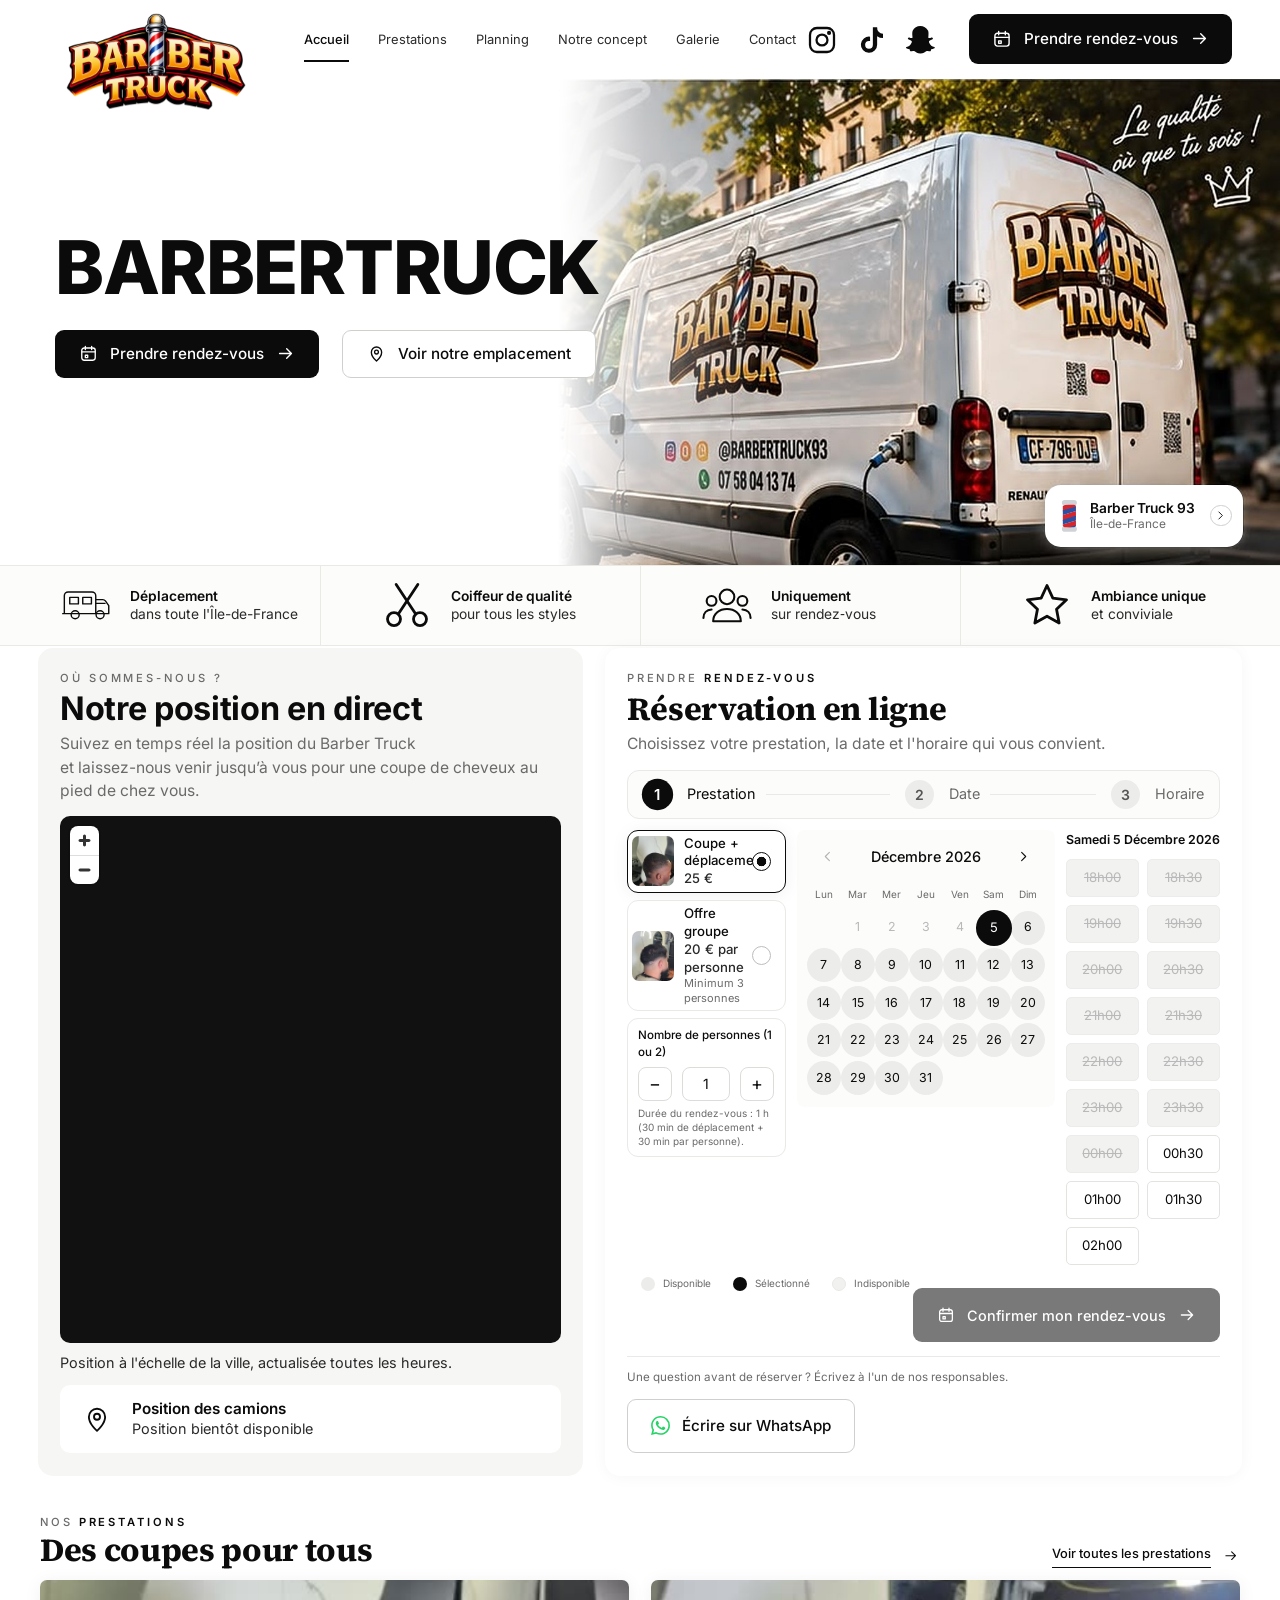
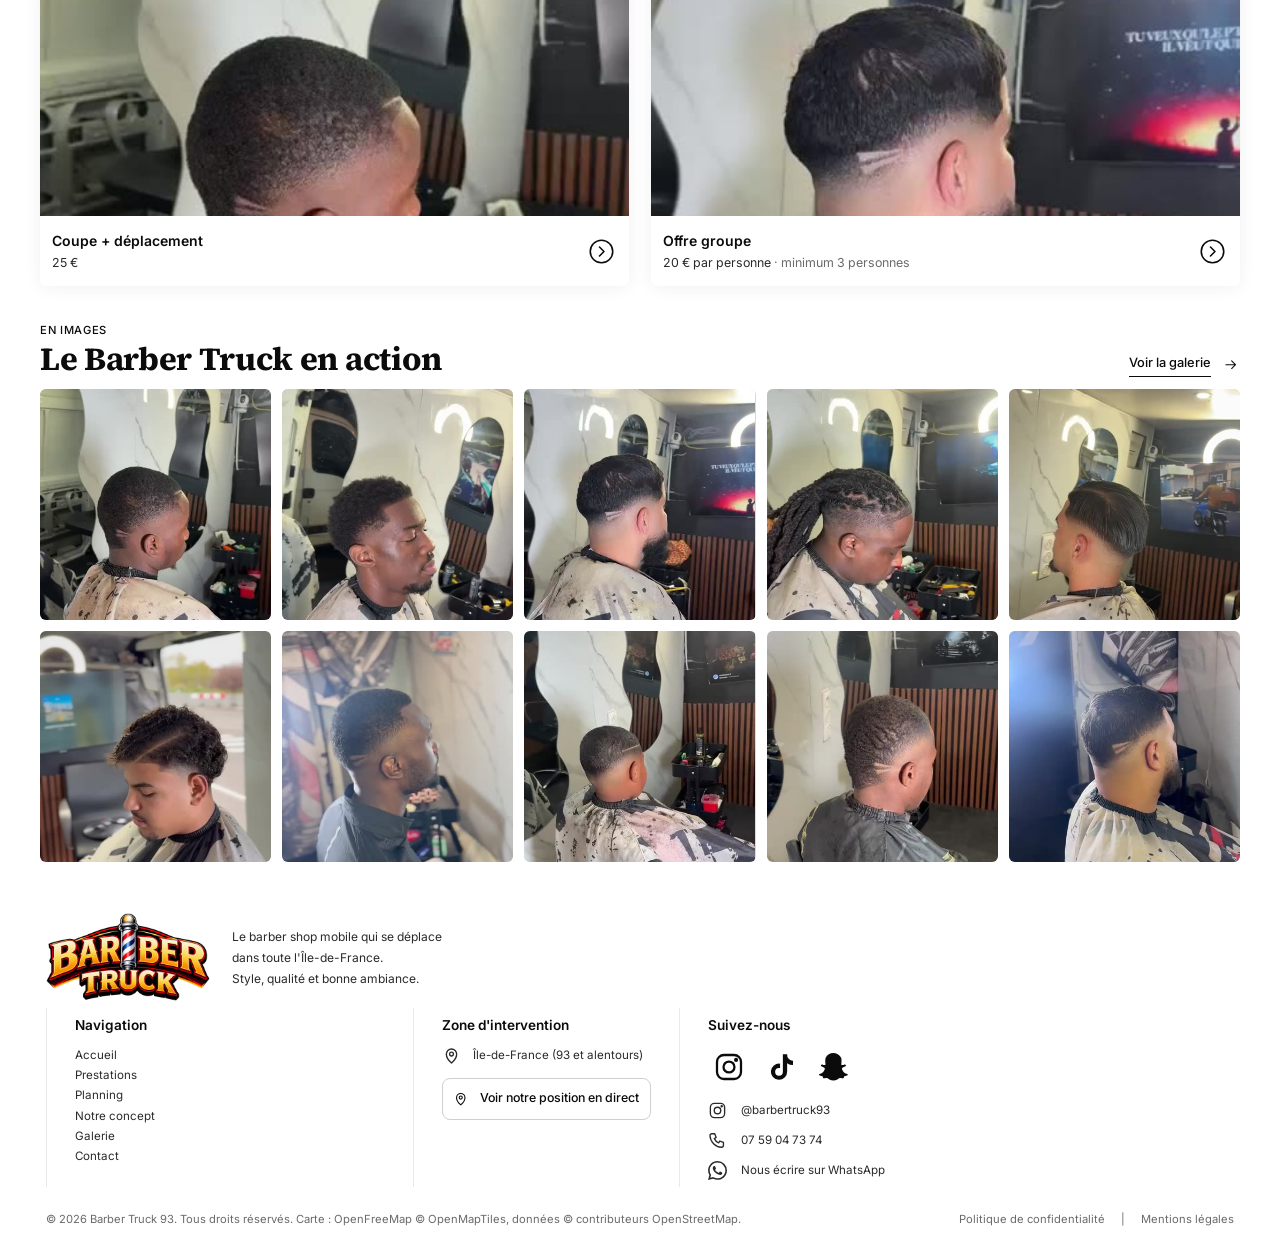
==== commit 1c24e893: "Le numéro WhatsApp devient le numéro de contact unique (07 59 04 73 74) Pied de page, données struct" ====
--- a/index.html
+++ b/index.html
@@ -51,7 +51,7 @@
         "url": "https://www.barbertruck.fr/",
         "image": "https://www.barbertruck.fr/assets/img/og-image.jpg",
         "logo": "https://www.barbertruck.fr/assets/img/icon-512.png",
-        "telephone": "+33758041374",
+        "telephone": "+33759047374",
         "priceRange": "20 € - 25 €",
         "areaServed": { "@type": "AdministrativeArea", "name": "Île-de-France" },
         "sameAs": [
@@ -394,8 +394,8 @@
         </div>
         <ul class="footer__contact">
           <li><svg class="icon" aria-hidden="true"><use href="#i-instagram"/></svg>@barbertruck93</li>
-          <li><svg class="icon" aria-hidden="true"><use href="#i-phone"/></svg><a href="tel:+33758041374">07 58 04 13 74</a></li>
-          <li><svg class="icon" aria-hidden="true"><use href="#i-whatsapp"/></svg><a href="https://wa.me/33759047374?text=Bonjour%20Barber%20Truck%2C%20j%27ai%20une%20question%20sur%20une%20r%C3%A9servation." target="_blank" rel="noopener noreferrer">WhatsApp : 07 59 04 73 74</a></li>
+          <li><svg class="icon" aria-hidden="true"><use href="#i-phone"/></svg><a href="tel:+33759047374">07 59 04 73 74</a></li>
+          <li><svg class="icon" aria-hidden="true"><use href="#i-whatsapp"/></svg><a href="https://wa.me/33759047374?text=Bonjour%20Barber%20Truck%2C%20j%27ai%20une%20question%20sur%20une%20r%C3%A9servation." target="_blank" rel="noopener noreferrer">Nous écrire sur WhatsApp</a></li>
         </ul>
       </div>
     </div>
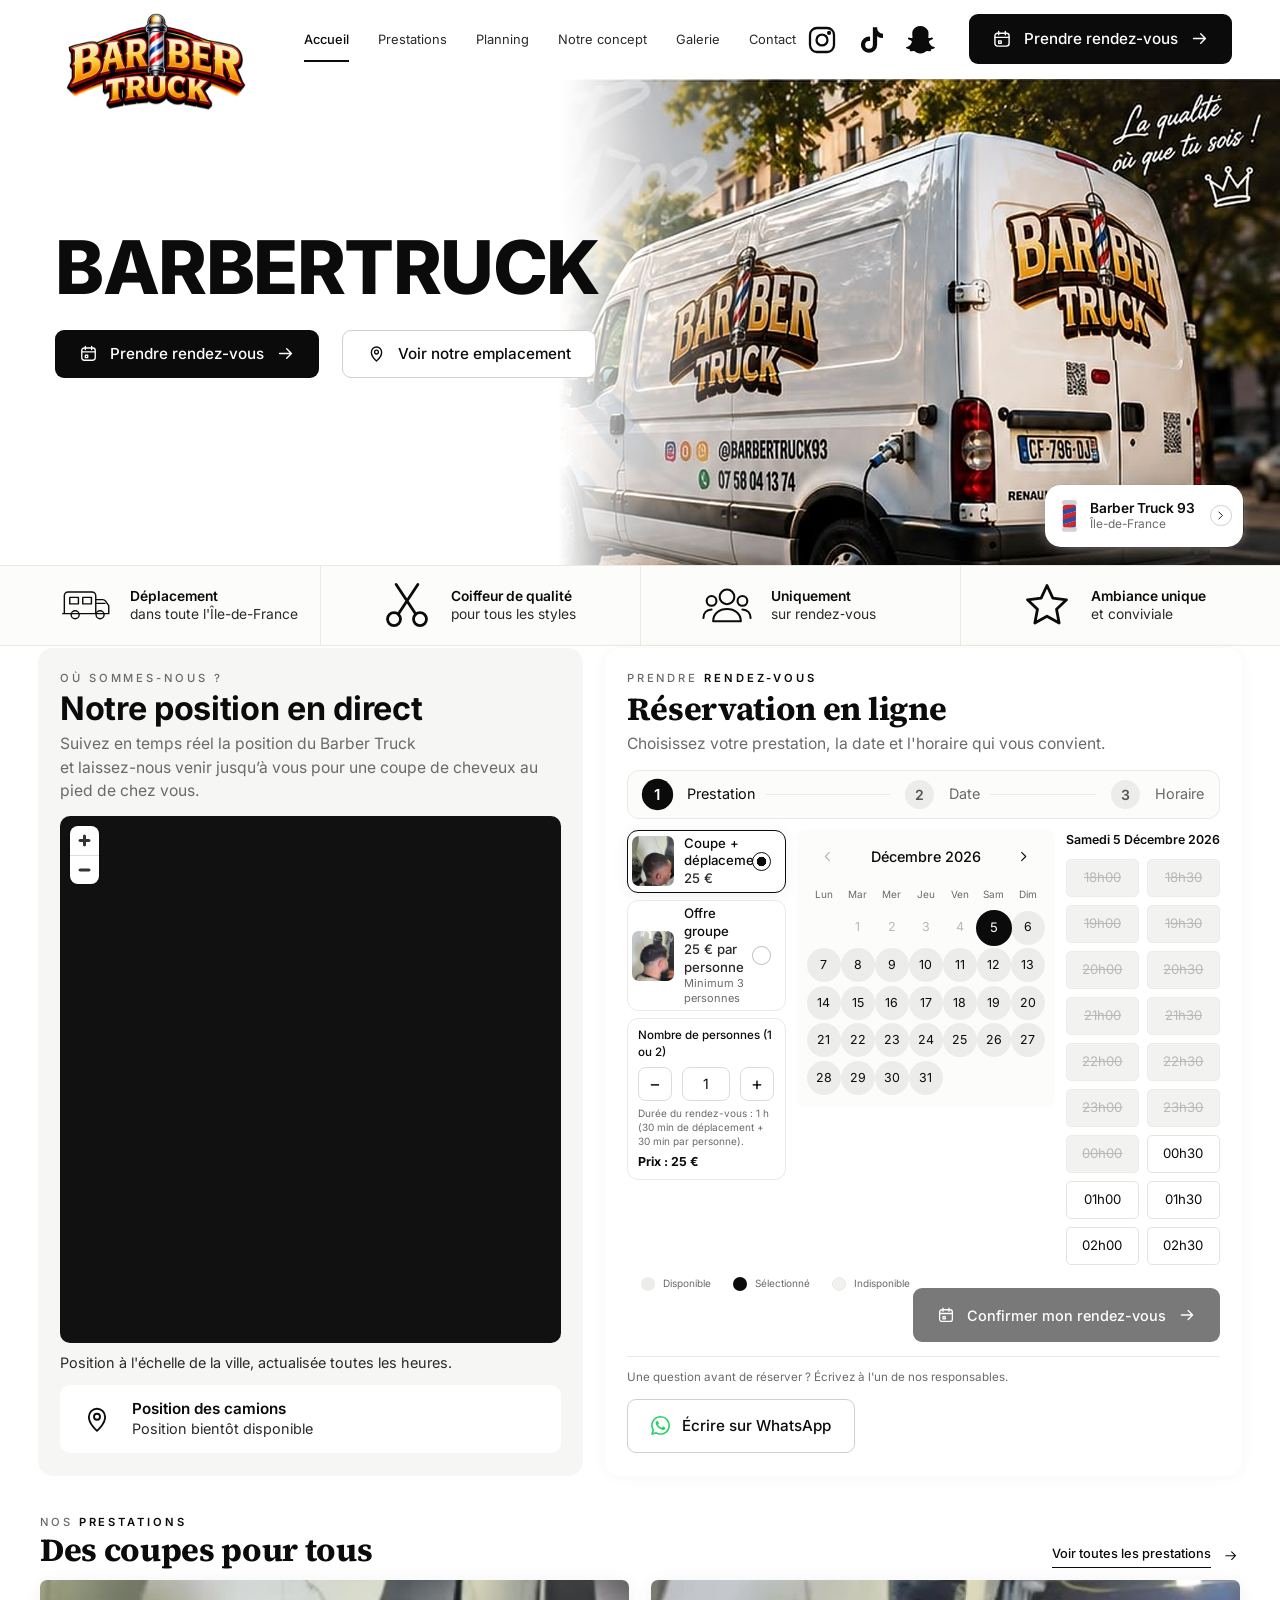
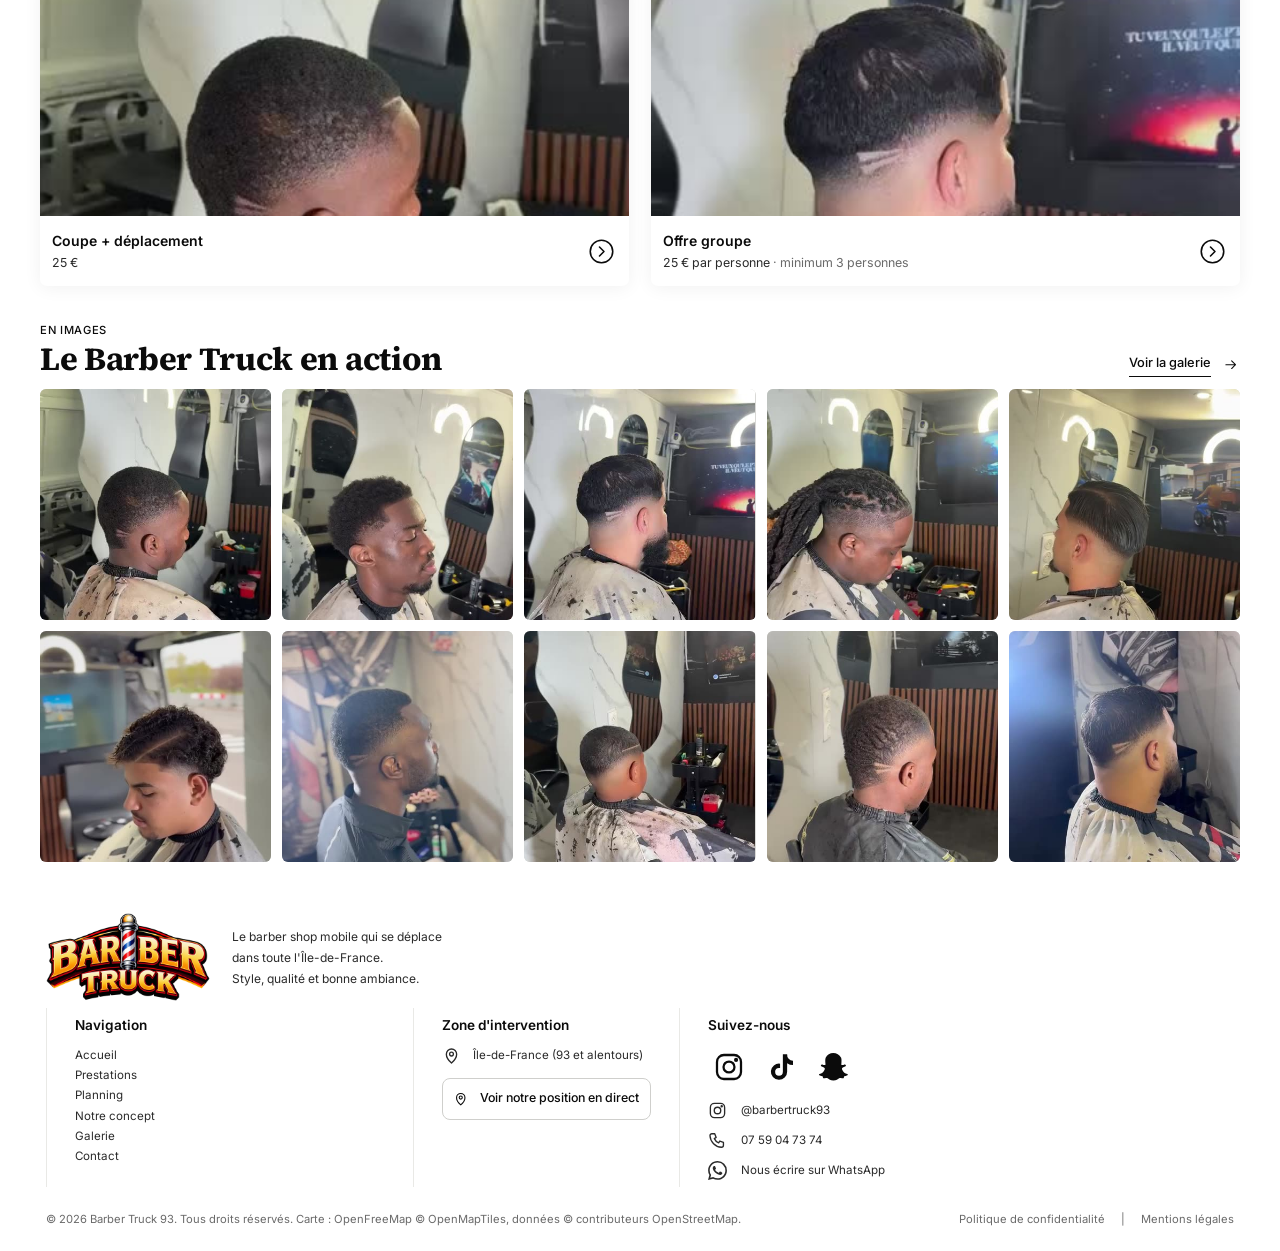
==== commit a03fab07: "Prix : 25 € par personne partout (duo 50 €, trio 75 €, groupe de 4 100 €…) - Offre groupe : 25 € par" ====
--- a/index.html
+++ b/index.html
@@ -4,7 +4,7 @@
   <meta charset="utf-8">
   <meta name="viewport" content="width=device-width, initial-scale=1">
   <title>Barber Truck 93 – Barber shop mobile à domicile en Île-de-France</title>
-  <meta name="description" content="Barber Truck 93, le barber shop mobile : un coiffeur de qualité qui se déplace chez vous en Île-de-France (93 et alentours), sur rendez-vous. Coupe + déplacement à 25 €, offre groupe à 20 € par personne. Réservation en ligne.">
+  <meta name="description" content="Barber Truck 93, le barber shop mobile : un coiffeur de qualité qui se déplace chez vous en Île-de-France (93 et alentours), sur rendez-vous. Coupe + déplacement à 25 € par personne (duo 50 €), offre groupe à 25 € par personne. Réservation en ligne.">
   <meta name="robots" content="index, follow, max-image-preview:large">
   <link rel="canonical" href="https://www.barbertruck.fr/">
   <meta name="theme-color" content="#ffffff">
@@ -30,7 +30,7 @@
   <link rel="preload" href="assets/fonts/inter-latin-800-normal.woff2" as="font" type="font/woff2" crossorigin>
   <link rel="preload" href="assets/img/hero-van.jpg" as="image">
   <link rel="stylesheet" href="assets/vendor/leaflet/leaflet.css">
-  <link rel="stylesheet" href="css/style.css?v=20261015">
+  <link rel="stylesheet" href="css/style.css?v=20261016">
   <script>document.documentElement.classList.add('js');</script>
   <script type="application/ld+json">
   {
@@ -52,7 +52,7 @@
         "image": "https://www.barbertruck.fr/assets/img/og-image.jpg",
         "logo": "https://www.barbertruck.fr/assets/img/icon-512.png",
         "telephone": "+33759047374",
-        "priceRange": "20 € - 25 €",
+        "priceRange": "25 € par personne",
         "areaServed": { "@type": "AdministrativeArea", "name": "Île-de-France" },
         "sameAs": [
           "https://www.instagram.com/barbertruck93/",
@@ -64,8 +64,8 @@
           "@type": "OfferCatalog",
           "name": "Prestations",
           "itemListElement": [
-            { "@type": "Offer", "price": "25", "priceCurrency": "EUR", "itemOffered": { "@type": "Service", "name": "Coupe + déplacement" } },
-            { "@type": "Offer", "price": "20", "priceCurrency": "EUR", "description": "Par personne, minimum 3 personnes", "itemOffered": { "@type": "Service", "name": "Offre groupe" } }
+            { "@type": "Offer", "price": "25", "priceCurrency": "EUR", "description": "Par personne (duo : 50 €)", "itemOffered": { "@type": "Service", "name": "Coupe + déplacement" } },
+            { "@type": "Offer", "price": "25", "priceCurrency": "EUR", "description": "Par personne, minimum 3 personnes", "itemOffered": { "@type": "Service", "name": "Offre groupe" } }
           ]
         }
       }
@@ -221,7 +221,7 @@
             <label class="pick">
               <input class="pick__input" type="radio" name="service" value="offre-groupe" data-label="Offre groupe">
               <img class="pick__thumb" src="assets/img/thumb-3.jpg" alt="" width="56" height="56" loading="lazy">
-              <span class="pick__text"><span class="pick__name">Offre groupe</span><span class="pick__price">20 € par personne</span><span class="pick__note">Minimum 3 personnes</span></span>
+              <span class="pick__text"><span class="pick__name">Offre groupe</span><span class="pick__price">25 € par personne</span><span class="pick__note">Minimum 3 personnes</span></span>
               <span class="pick__radio" aria-hidden="true"></span>
             </label>
             <div class="party" id="field-party">
@@ -232,6 +232,7 @@
                 <button class="party__btn" type="button" data-party="1" aria-label="Une personne de plus"><span aria-hidden="true">+</span></button>
               </div>
               <p class="party__duration" id="party-duration" aria-live="polite"></p>
+              <p class="party__price" id="party-price" aria-live="polite"></p>
             </div>
           </fieldset>
 
@@ -332,8 +333,8 @@
           </div>
           <div class="card__body">
             <h3 class="card__title">Offre groupe</h3>
-            <p class="card__price">20 € par personne <span class="card__note">· minimum 3 personnes</span></p>
-            <a class="card__cta" href="#reservation" data-service="offre-groupe" aria-label="Réserver : Offre groupe, 20 € par personne, minimum 3 personnes"><svg class="icon" aria-hidden="true"><use href="#i-chev-circle"/></svg></a>
+            <p class="card__price">25 € par personne <span class="card__note">· minimum 3 personnes</span></p>
+            <a class="card__cta" href="#reservation" data-service="offre-groupe" aria-label="Réserver : Offre groupe, 25 € par personne, minimum 3 personnes"><svg class="icon" aria-hidden="true"><use href="#i-chev-circle"/></svg></a>
           </div>
         </li>
       </ul>
--- a/css/style.css
+++ b/css/style.css
@@ -304,6 +304,7 @@
 .party__btn:hover{border-color:var(--ink)}
 .party__btn:focus-visible{outline:2px solid var(--ink);outline-offset:2px}
 .party__duration{font-size:.72rem;line-height:1.4;color:var(--muted)}
+.party__price{font-size:.9rem;font-weight:700;color:var(--ink)}
 .slots__range{margin-top:.6rem;font-size:.78rem;font-weight:500;line-height:1.4}
 .slots__range:empty{display:none}
 .booking__help{display:flex;flex-wrap:wrap;align-items:center;justify-content:space-between;gap:.6rem 1rem;margin-top:1.1rem;padding-top:1rem;border-top:1px solid var(--line)}
@@ -477,6 +478,7 @@
   .party__ctl input{width:2.4rem;min-height:1.7rem;font-size:.7rem}
   .party__btn{width:1.7rem;height:1.7rem;font-size:.9rem}
   .party__duration{font-size:.5rem}
+  .party__price{font-size:.62rem}
   .slots__range{font-size:.55rem;margin-top:.35rem}
   .booking__help{margin-top:.7rem;padding-top:.6rem}
   .booking__help p{font-size:.58rem}
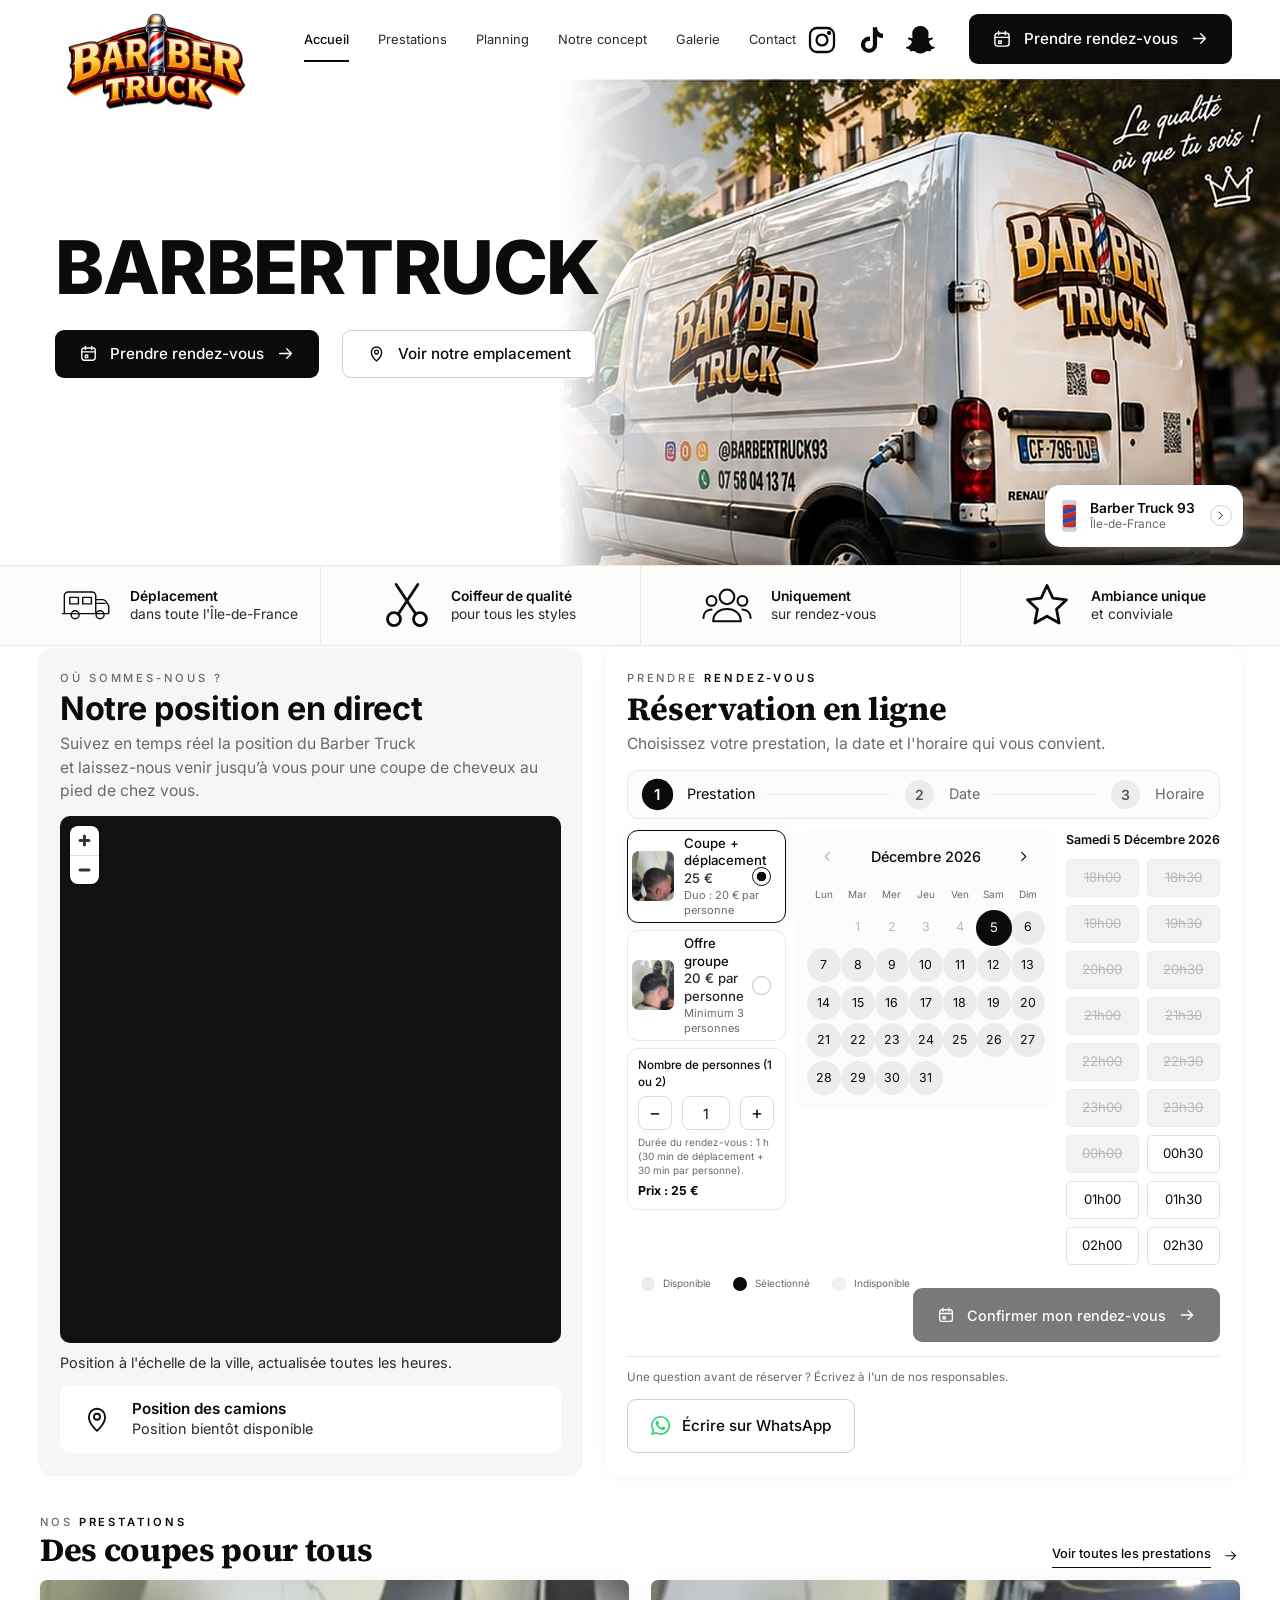
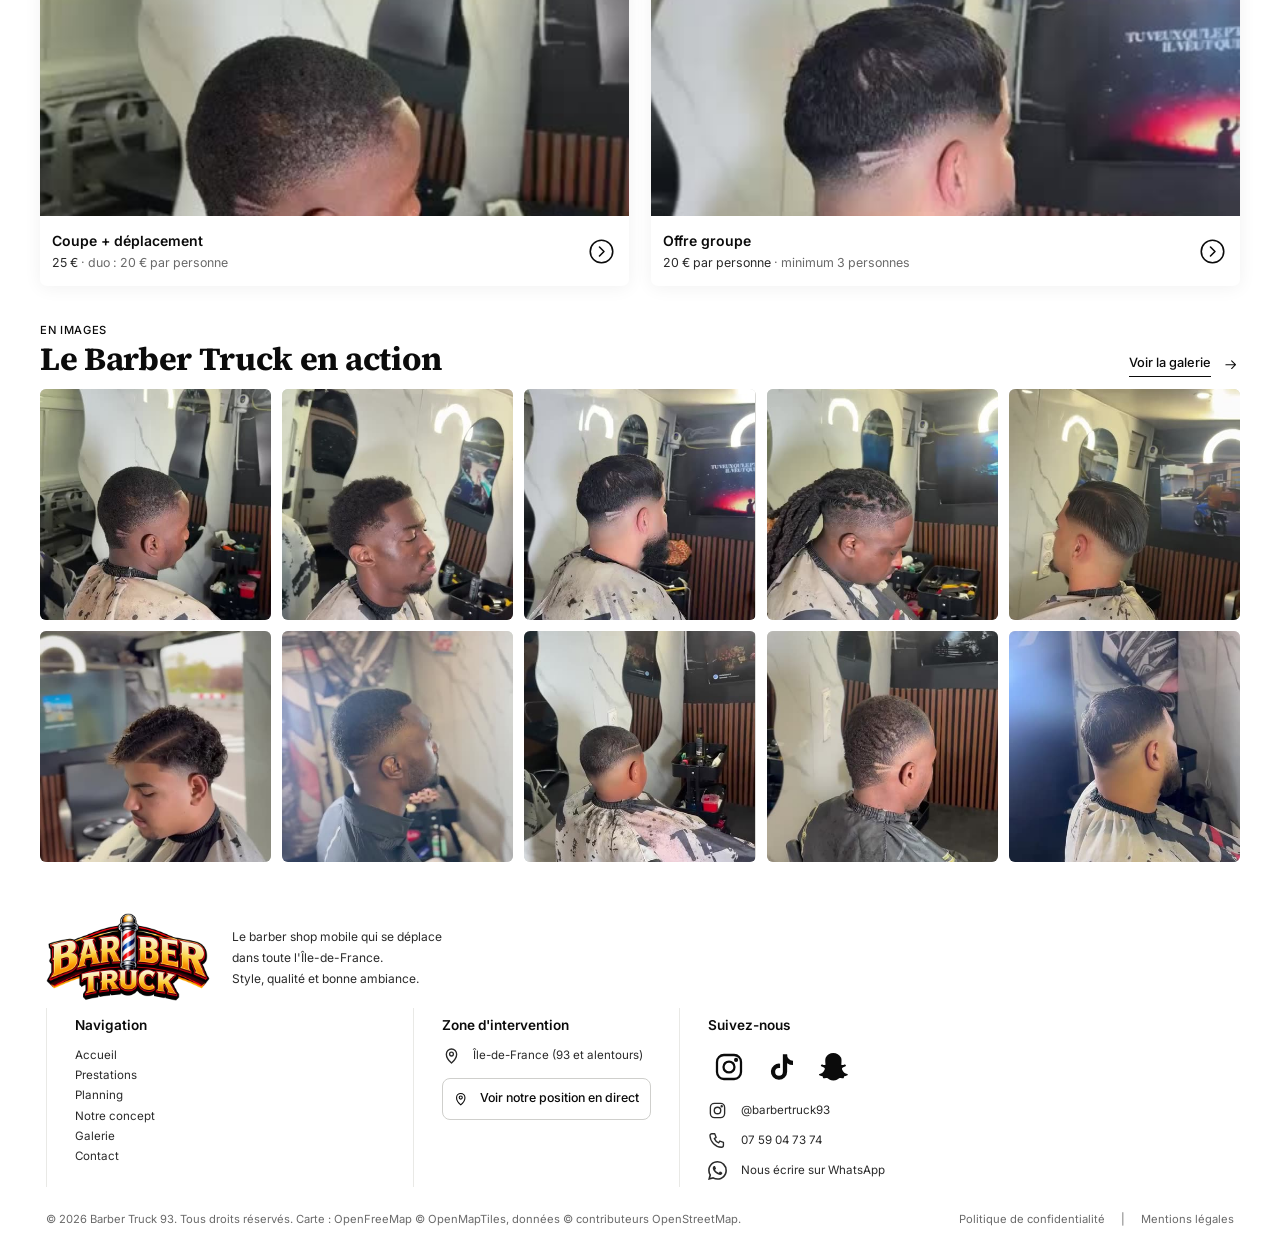
==== commit 287fadd3: "Prix : 25 € pour 1 personne, 20 € par personne dès 2 personnes (duo 40 €, trio 60 €, groupe de 4 80 " ====
--- a/index.html
+++ b/index.html
@@ -4,7 +4,7 @@
   <meta charset="utf-8">
   <meta name="viewport" content="width=device-width, initial-scale=1">
   <title>Barber Truck 93 – Barber shop mobile à domicile en Île-de-France</title>
-  <meta name="description" content="Barber Truck 93, le barber shop mobile : un coiffeur de qualité qui se déplace chez vous en Île-de-France (93 et alentours), sur rendez-vous. Coupe + déplacement à 25 € par personne (duo 50 €), offre groupe à 25 € par personne. Réservation en ligne.">
+  <meta name="description" content="Barber Truck 93, le barber shop mobile : un coiffeur de qualité qui se déplace chez vous en Île-de-France (93 et alentours), sur rendez-vous. Coupe + déplacement à 25 €, puis 20 € par personne dès 2 personnes (duo 40 €, groupe à partir de 3). Réservation en ligne.">
   <meta name="robots" content="index, follow, max-image-preview:large">
   <link rel="canonical" href="https://www.barbertruck.fr/">
   <meta name="theme-color" content="#ffffff">
@@ -30,7 +30,7 @@
   <link rel="preload" href="assets/fonts/inter-latin-800-normal.woff2" as="font" type="font/woff2" crossorigin>
   <link rel="preload" href="assets/img/hero-van.jpg" as="image">
   <link rel="stylesheet" href="assets/vendor/leaflet/leaflet.css">
-  <link rel="stylesheet" href="css/style.css?v=20261016">
+  <link rel="stylesheet" href="css/style.css?v=20261017">
   <script>document.documentElement.classList.add('js');</script>
   <script type="application/ld+json">
   {
@@ -52,7 +52,7 @@
         "image": "https://www.barbertruck.fr/assets/img/og-image.jpg",
         "logo": "https://www.barbertruck.fr/assets/img/icon-512.png",
         "telephone": "+33759047374",
-        "priceRange": "25 € par personne",
+        "priceRange": "20 € - 25 €",
         "areaServed": { "@type": "AdministrativeArea", "name": "Île-de-France" },
         "sameAs": [
           "https://www.instagram.com/barbertruck93/",
@@ -64,8 +64,8 @@
           "@type": "OfferCatalog",
           "name": "Prestations",
           "itemListElement": [
-            { "@type": "Offer", "price": "25", "priceCurrency": "EUR", "description": "Par personne (duo : 50 €)", "itemOffered": { "@type": "Service", "name": "Coupe + déplacement" } },
-            { "@type": "Offer", "price": "25", "priceCurrency": "EUR", "description": "Par personne, minimum 3 personnes", "itemOffered": { "@type": "Service", "name": "Offre groupe" } }
+            { "@type": "Offer", "price": "25", "priceCurrency": "EUR", "description": "1 personne : 25 €. À partir de 2 personnes : 20 € par personne (duo : 40 €)", "itemOffered": { "@type": "Service", "name": "Coupe + déplacement" } },
+            { "@type": "Offer", "price": "20", "priceCurrency": "EUR", "description": "Par personne, minimum 3 personnes", "itemOffered": { "@type": "Service", "name": "Offre groupe" } }
           ]
         }
       }
@@ -215,13 +215,13 @@
             <label class="pick">
               <input class="pick__input" type="radio" name="service" value="coupe-deplacement" data-label="Coupe + déplacement" checked>
               <img class="pick__thumb" src="assets/img/thumb-1.jpg" alt="" width="56" height="56" loading="lazy">
-              <span class="pick__text"><span class="pick__name">Coupe + déplacement</span><span class="pick__price">25 €</span></span>
+              <span class="pick__text"><span class="pick__name">Coupe + déplacement</span><span class="pick__price">25 €</span><span class="pick__note">Duo : 20 € par personne</span></span>
               <span class="pick__radio" aria-hidden="true"></span>
             </label>
             <label class="pick">
               <input class="pick__input" type="radio" name="service" value="offre-groupe" data-label="Offre groupe">
               <img class="pick__thumb" src="assets/img/thumb-3.jpg" alt="" width="56" height="56" loading="lazy">
-              <span class="pick__text"><span class="pick__name">Offre groupe</span><span class="pick__price">25 € par personne</span><span class="pick__note">Minimum 3 personnes</span></span>
+              <span class="pick__text"><span class="pick__name">Offre groupe</span><span class="pick__price">20 € par personne</span><span class="pick__note">Minimum 3 personnes</span></span>
               <span class="pick__radio" aria-hidden="true"></span>
             </label>
             <div class="party" id="field-party">
@@ -321,7 +321,7 @@
           </div>
           <div class="card__body">
             <h3 class="card__title">Coupe + déplacement</h3>
-            <p class="card__price">25 €</p>
+            <p class="card__price">25 € <span class="card__note">· duo : 20 € par personne</span></p>
             <a class="card__cta" href="#reservation" data-service="coupe-deplacement" aria-label="Réserver : Coupe + déplacement, 25 €"><svg class="icon" aria-hidden="true"><use href="#i-chev-circle"/></svg></a>
           </div>
         </li>
@@ -333,8 +333,8 @@
           </div>
           <div class="card__body">
             <h3 class="card__title">Offre groupe</h3>
-            <p class="card__price">25 € par personne <span class="card__note">· minimum 3 personnes</span></p>
-            <a class="card__cta" href="#reservation" data-service="offre-groupe" aria-label="Réserver : Offre groupe, 25 € par personne, minimum 3 personnes"><svg class="icon" aria-hidden="true"><use href="#i-chev-circle"/></svg></a>
+            <p class="card__price">20 € par personne <span class="card__note">· minimum 3 personnes</span></p>
+            <a class="card__cta" href="#reservation" data-service="offre-groupe" aria-label="Réserver : Offre groupe, 20 € par personne, minimum 3 personnes"><svg class="icon" aria-hidden="true"><use href="#i-chev-circle"/></svg></a>
           </div>
         </li>
       </ul>
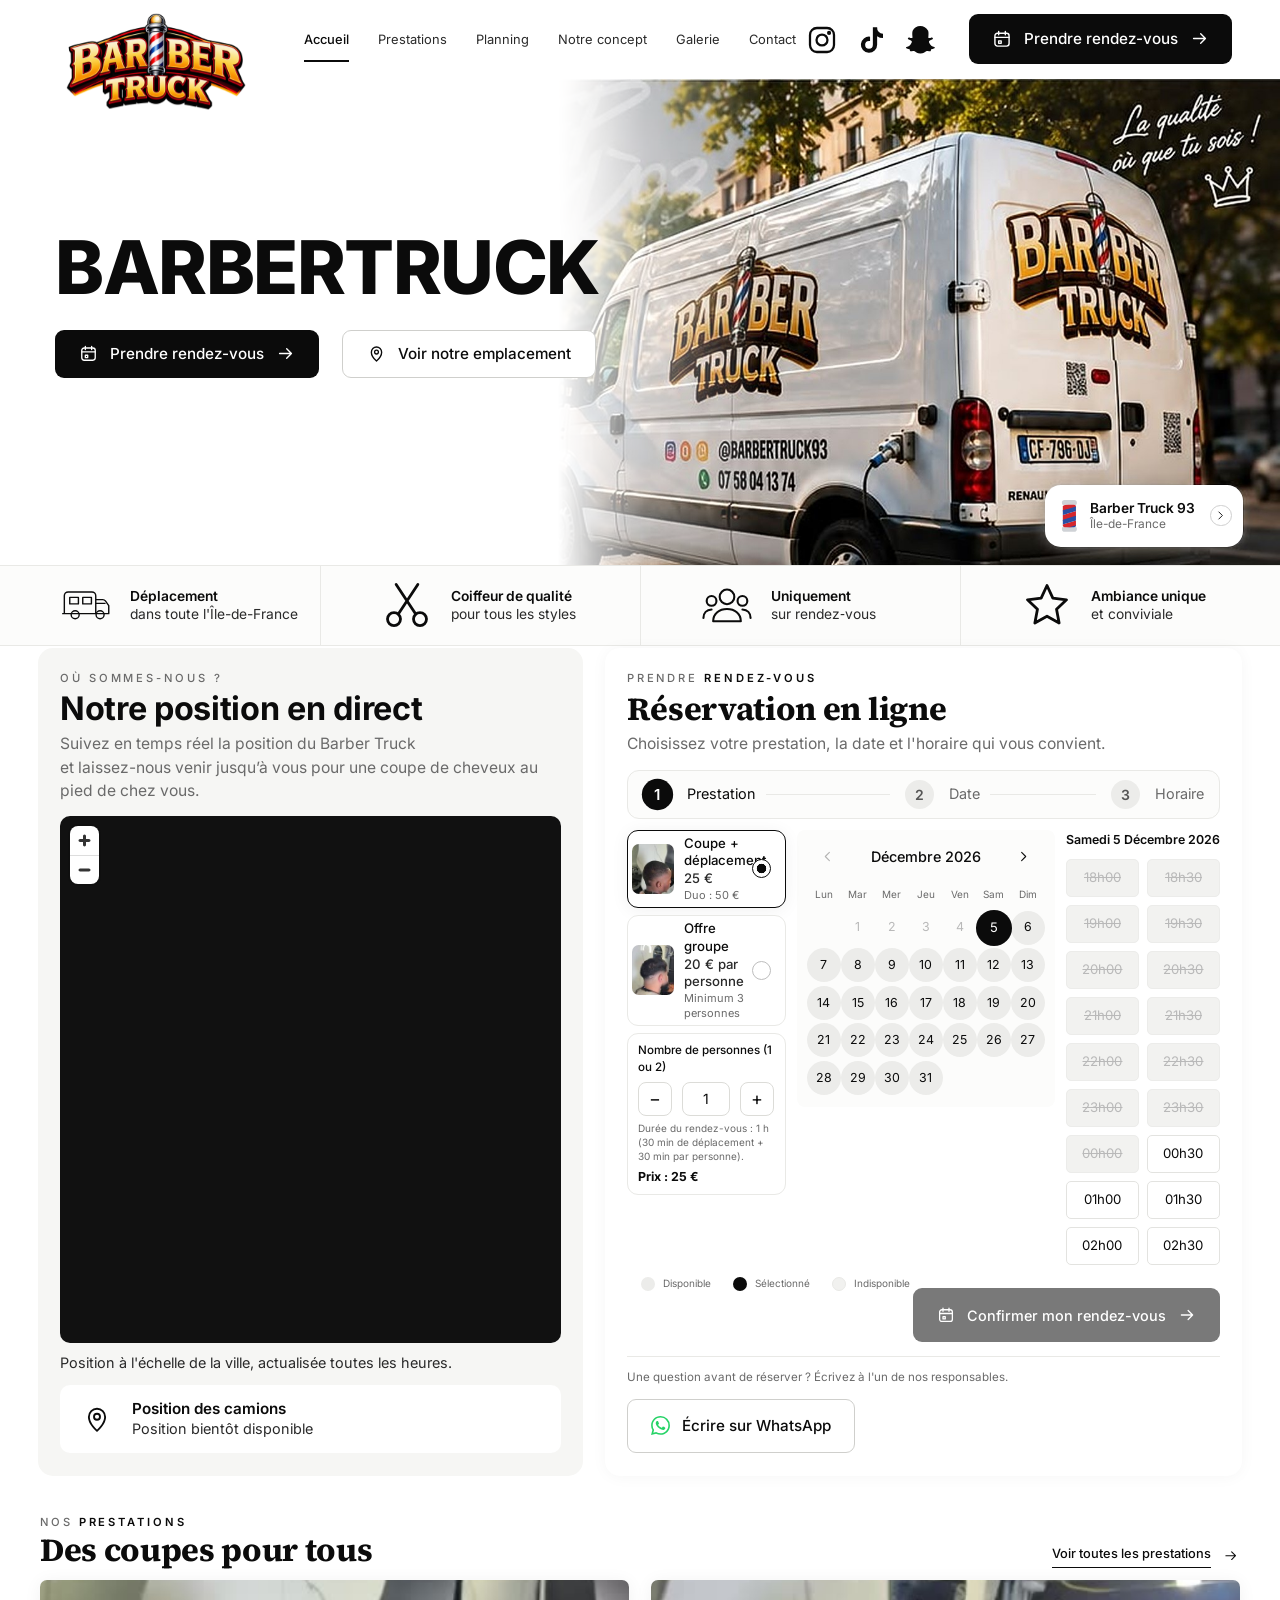
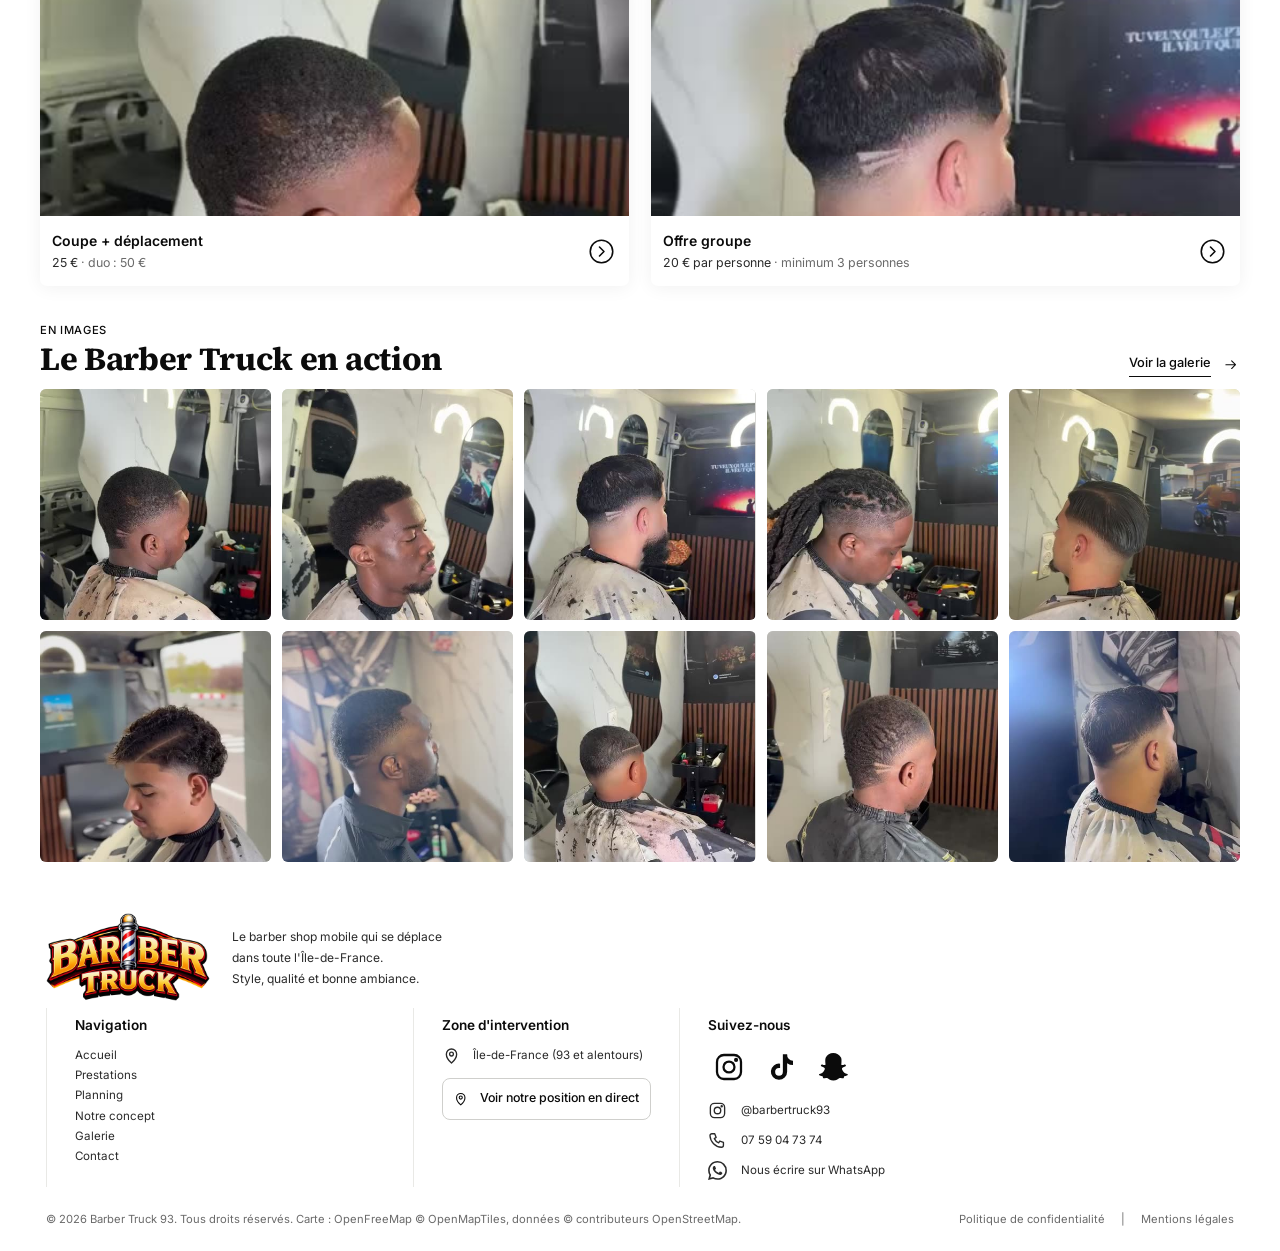
==== commit afef4356: "Prix : grille officielle 25 € (1 pers.), 50 € (2 pers.), puis 20 € par personne dès 3 personnes 25 €" ====
--- a/index.html
+++ b/index.html
@@ -4,7 +4,7 @@
   <meta charset="utf-8">
   <meta name="viewport" content="width=device-width, initial-scale=1">
   <title>Barber Truck 93 – Barber shop mobile à domicile en Île-de-France</title>
-  <meta name="description" content="Barber Truck 93, le barber shop mobile : un coiffeur de qualité qui se déplace chez vous en Île-de-France (93 et alentours), sur rendez-vous. Coupe + déplacement à 25 €, puis 20 € par personne dès 2 personnes (duo 40 €, groupe à partir de 3). Réservation en ligne.">
+  <meta name="description" content="Barber Truck 93, le barber shop mobile : un coiffeur de qualité qui se déplace chez vous en Île-de-France (93 et alentours), sur rendez-vous. Coupe + déplacement à 25 € par personne (duo 50 €), offre groupe à 20 € par personne dès 3 personnes. Réservation en ligne.">
   <meta name="robots" content="index, follow, max-image-preview:large">
   <link rel="canonical" href="https://www.barbertruck.fr/">
   <meta name="theme-color" content="#ffffff">
@@ -30,7 +30,7 @@
   <link rel="preload" href="assets/fonts/inter-latin-800-normal.woff2" as="font" type="font/woff2" crossorigin>
   <link rel="preload" href="assets/img/hero-van.jpg" as="image">
   <link rel="stylesheet" href="assets/vendor/leaflet/leaflet.css">
-  <link rel="stylesheet" href="css/style.css?v=20261017">
+  <link rel="stylesheet" href="css/style.css?v=20261018">
   <script>document.documentElement.classList.add('js');</script>
   <script type="application/ld+json">
   {
@@ -64,7 +64,7 @@
           "@type": "OfferCatalog",
           "name": "Prestations",
           "itemListElement": [
-            { "@type": "Offer", "price": "25", "priceCurrency": "EUR", "description": "1 personne : 25 €. À partir de 2 personnes : 20 € par personne (duo : 40 €)", "itemOffered": { "@type": "Service", "name": "Coupe + déplacement" } },
+            { "@type": "Offer", "price": "25", "priceCurrency": "EUR", "description": "25 € par personne (1 personne : 25 €, duo : 50 €)", "itemOffered": { "@type": "Service", "name": "Coupe + déplacement" } },
             { "@type": "Offer", "price": "20", "priceCurrency": "EUR", "description": "Par personne, minimum 3 personnes", "itemOffered": { "@type": "Service", "name": "Offre groupe" } }
           ]
         }
@@ -215,7 +215,7 @@
             <label class="pick">
               <input class="pick__input" type="radio" name="service" value="coupe-deplacement" data-label="Coupe + déplacement" checked>
               <img class="pick__thumb" src="assets/img/thumb-1.jpg" alt="" width="56" height="56" loading="lazy">
-              <span class="pick__text"><span class="pick__name">Coupe + déplacement</span><span class="pick__price">25 €</span><span class="pick__note">Duo : 20 € par personne</span></span>
+              <span class="pick__text"><span class="pick__name">Coupe + déplacement</span><span class="pick__price">25 €</span><span class="pick__note">Duo : 50 €</span></span>
               <span class="pick__radio" aria-hidden="true"></span>
             </label>
             <label class="pick">
@@ -321,7 +321,7 @@
           </div>
           <div class="card__body">
             <h3 class="card__title">Coupe + déplacement</h3>
-            <p class="card__price">25 € <span class="card__note">· duo : 20 € par personne</span></p>
+            <p class="card__price">25 € <span class="card__note">· duo : 50 €</span></p>
             <a class="card__cta" href="#reservation" data-service="coupe-deplacement" aria-label="Réserver : Coupe + déplacement, 25 €"><svg class="icon" aria-hidden="true"><use href="#i-chev-circle"/></svg></a>
           </div>
         </li>
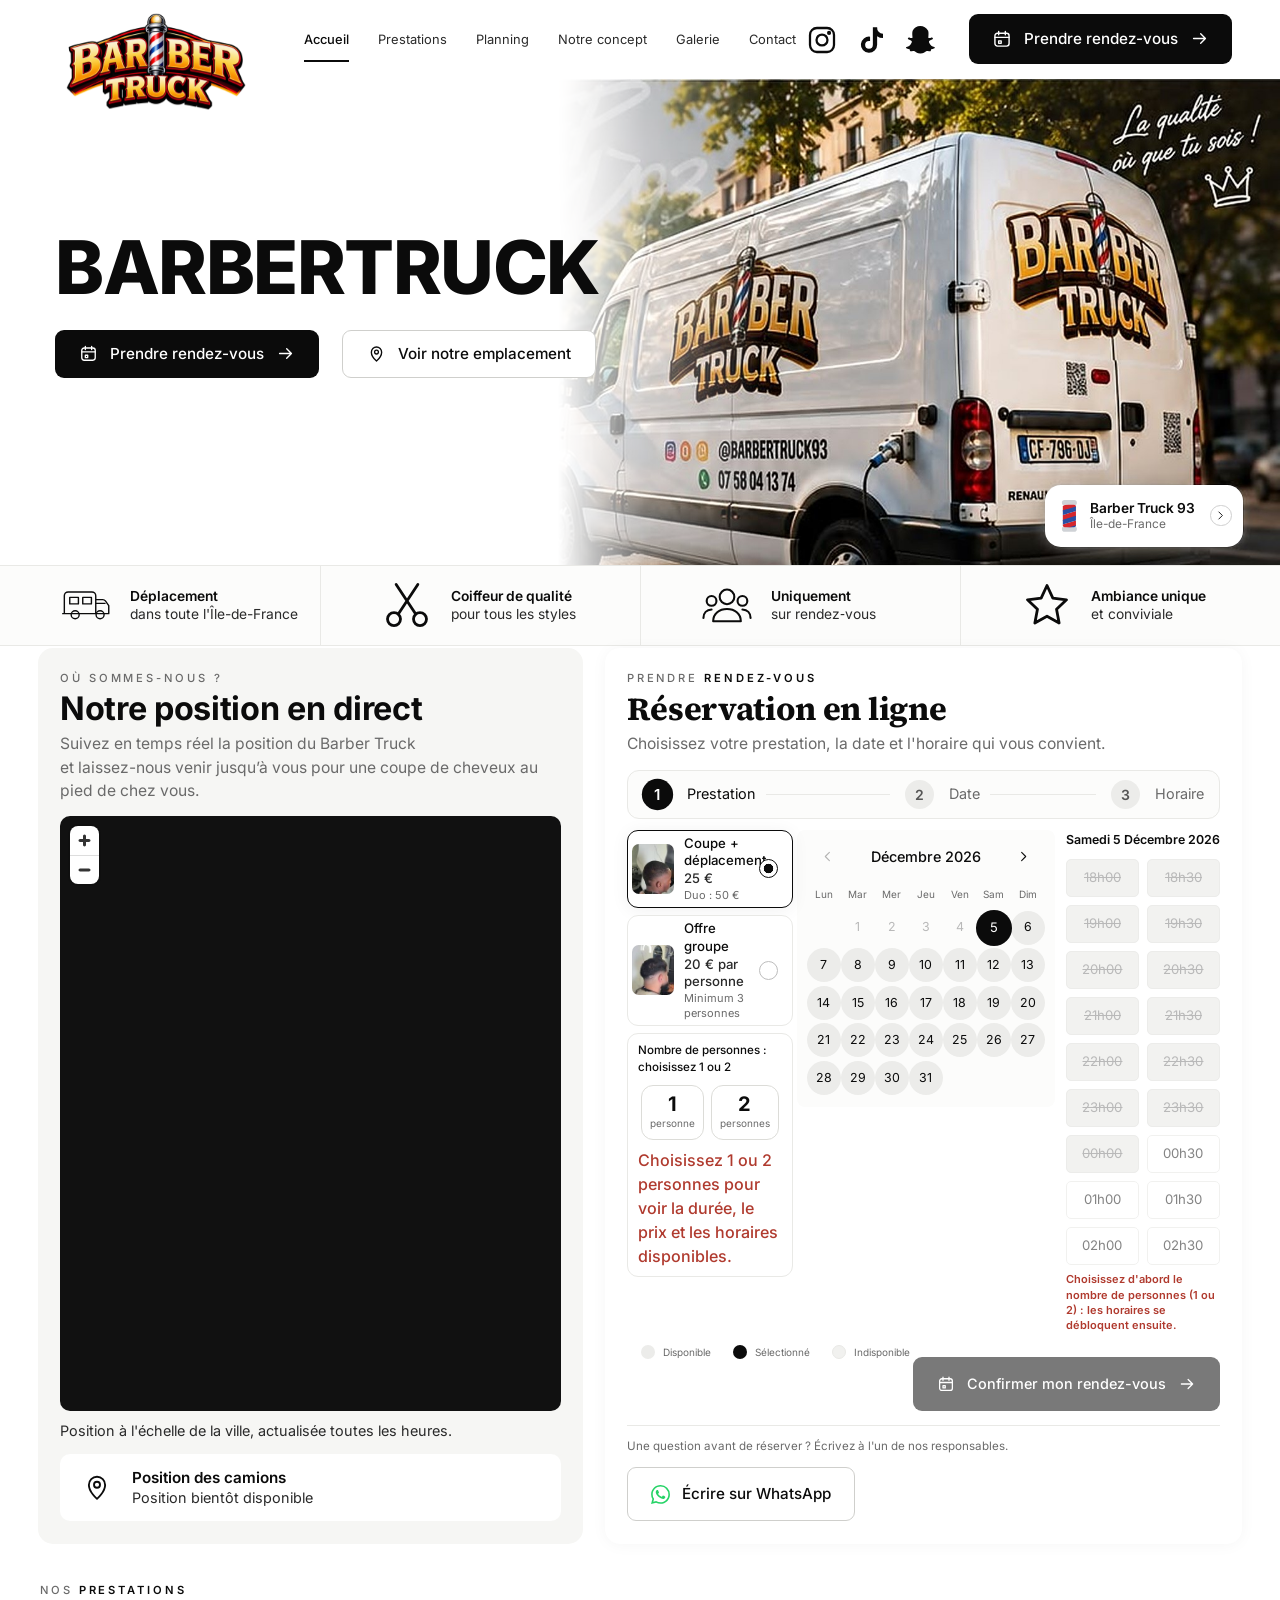
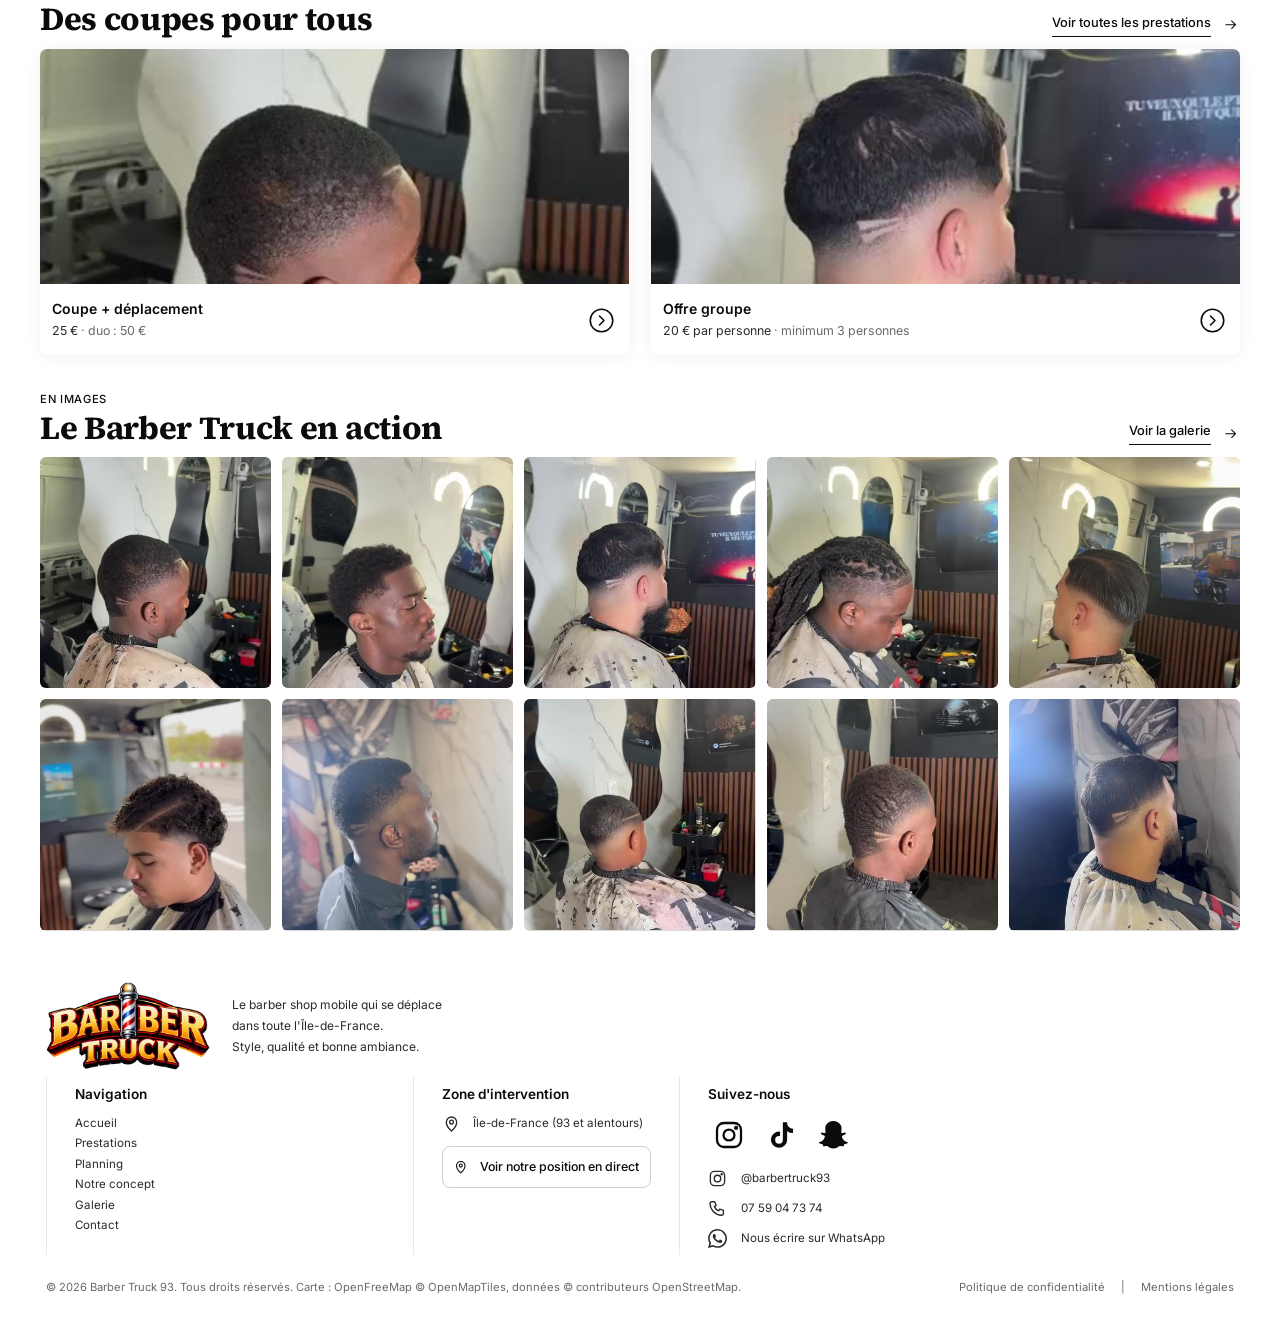
==== commit 3cbdce8a: "Réservation : choix obligatoire de 1 ou 2 personnes pour « Coupe + déplacement » (cases 1 / 2) - Le " ====
--- a/index.html
+++ b/index.html
@@ -30,7 +30,7 @@
   <link rel="preload" href="assets/fonts/inter-latin-800-normal.woff2" as="font" type="font/woff2" crossorigin>
   <link rel="preload" href="assets/img/hero-van.jpg" as="image">
   <link rel="stylesheet" href="assets/vendor/leaflet/leaflet.css">
-  <link rel="stylesheet" href="css/style.css?v=20261018">
+  <link rel="stylesheet" href="css/style.css?v=20261019">
   <script>document.documentElement.classList.add('js');</script>
   <script type="application/ld+json">
   {
@@ -225,10 +225,14 @@
               <span class="pick__radio" aria-hidden="true"></span>
             </label>
             <div class="party" id="field-party">
-              <label class="party__label" for="f-party" id="l-party">Nombre de personnes (1 ou 2)</label>
-              <div class="party__ctl">
+              <p class="party__label" id="l-party">Nombre de personnes : choisissez 1 ou 2</p>
+              <div class="party__choice" id="party-choice" role="radiogroup" aria-labelledby="l-party">
+                <label class="party__opt"><input type="radio" name="party-choice" value="1"><span class="party__num">1</span><span class="party__unit">personne</span></label>
+                <label class="party__opt"><input type="radio" name="party-choice" value="2"><span class="party__num">2</span><span class="party__unit">personnes</span></label>
+              </div>
+              <div class="party__ctl" id="party-stepper" hidden>
                 <button class="party__btn" type="button" data-party="-1" aria-label="Une personne de moins"><span aria-hidden="true">−</span></button>
-                <input id="f-party" name="party" type="number" inputmode="numeric" min="1" max="2" value="1">
+                <input id="f-party" name="party" type="number" inputmode="numeric" min="3" max="17" value="" aria-labelledby="l-party">
                 <button class="party__btn" type="button" data-party="1" aria-label="Une personne de plus"><span aria-hidden="true">+</span></button>
               </div>
               <p class="party__duration" id="party-duration" aria-live="polite"></p>
--- a/css/style.css
+++ b/css/style.css
@@ -303,8 +303,25 @@
 .party__btn{display:grid;place-items:center;width:2.4rem;height:2.4rem;border:1px solid #dcdcd8;border-radius:.4rem;background:#fff;font-size:1.2rem;line-height:1;color:var(--ink);cursor:pointer;transition:border-color .2s,background-color .2s}
 .party__btn:hover{border-color:var(--ink)}
 .party__btn:focus-visible{outline:2px solid var(--ink);outline-offset:2px}
+.party__label{margin:0}
+.party__choice{display:grid;grid-template-columns:1fr 1fr;gap:.6rem;padding:.15rem;border-radius:.7rem}
+.party__choice[hidden],.party__ctl[hidden]{display:none}
+.party__opt{position:relative;display:grid;place-items:center;align-content:center;gap:.1rem;min-height:3.6rem;padding:.4rem;border:1.5px solid #dcdcd8;border-radius:.6rem;background:#fff;text-align:center;cursor:pointer;transition:border-color .15s,background-color .15s,color .15s}
+.party__opt input{position:absolute;inset:0;margin:0;opacity:0;cursor:pointer}
+.party__num{font-size:1.6rem;font-weight:700;line-height:1}
+.party__unit{font-size:.74rem;color:var(--muted)}
+.party__opt:hover{border-color:var(--ink)}
+.party__opt:has(input:checked){background:var(--ink);border-color:var(--ink);color:#fff}
+.party__opt:has(input:checked) .party__unit{color:#e4e4e1}
+.party__opt:has(input:focus-visible){outline:2px solid var(--ink);outline-offset:2px}
+.party__choice.is-attn{animation:party-nudge .55s ease both;box-shadow:0 0 0 3px rgba(192,57,43,.35)}
+@keyframes party-nudge{0%,100%{transform:translateX(0)}20%{transform:translateX(-6px)}40%{transform:translateX(6px)}60%{transform:translateX(-4px)}80%{transform:translateX(4px)}}
 .party__duration{font-size:.72rem;line-height:1.4;color:var(--muted)}
+.party__duration:empty{display:none}
 .party__price{font-size:.9rem;font-weight:700;color:var(--ink)}
+.party__price.is-hint{font-size:.8rem;font-weight:500;color:#b03a2e}
+.slot--locked{opacity:.5}
+.slots__range.is-hint{color:#b03a2e;font-weight:600}
 .slots__range{margin-top:.6rem;font-size:.78rem;font-weight:500;line-height:1.4}
 .slots__range:empty{display:none}
 .booking__help{display:flex;flex-wrap:wrap;align-items:center;justify-content:space-between;gap:.6rem 1rem;margin-top:1.1rem;padding-top:1rem;border-top:1px solid var(--line)}
@@ -479,6 +496,10 @@
   .party__btn{width:1.7rem;height:1.7rem;font-size:.9rem}
   .party__duration{font-size:.5rem}
   .party__price{font-size:.62rem}
+  .party__choice{gap:.35rem}
+  .party__opt{min-height:2.3rem}
+  .party__num{font-size:1rem}
+  .party__unit{font-size:.5rem}
   .slots__range{font-size:.55rem;margin-top:.35rem}
   .booking__help{margin-top:.7rem;padding-top:.6rem}
   .booking__help p{font-size:.58rem}
@@ -570,7 +591,7 @@
 .truck-pin.is-live .tp-photo{animation:truck-pulse 2.4s ease-out infinite}
 .truck-pin:not(.is-live) .tp-photo{filter:grayscale(1)}
 @keyframes truck-pulse{0%{box-shadow:0 3px 12px rgba(0,0,0,.35),0 0 0 0 rgba(255,255,255,.7)}70%,100%{box-shadow:0 3px 12px rgba(0,0,0,.35),0 0 0 16px rgba(255,255,255,0)}}
-@media (prefers-reduced-motion:reduce){.truck-pin.is-live .tp-photo{animation:none}}
+@media (prefers-reduced-motion:reduce){.truck-pin.is-live .tp-photo{animation:none}.party__choice.is-attn{animation:none}}
 @media (max-width:520px){.tp-card{padding:.24rem 1.3rem .24rem .4rem;font-size:.47rem}.tp-card strong{font-size:.52rem}}
 
 /* carte OpenFreeMap (MapLibre) */
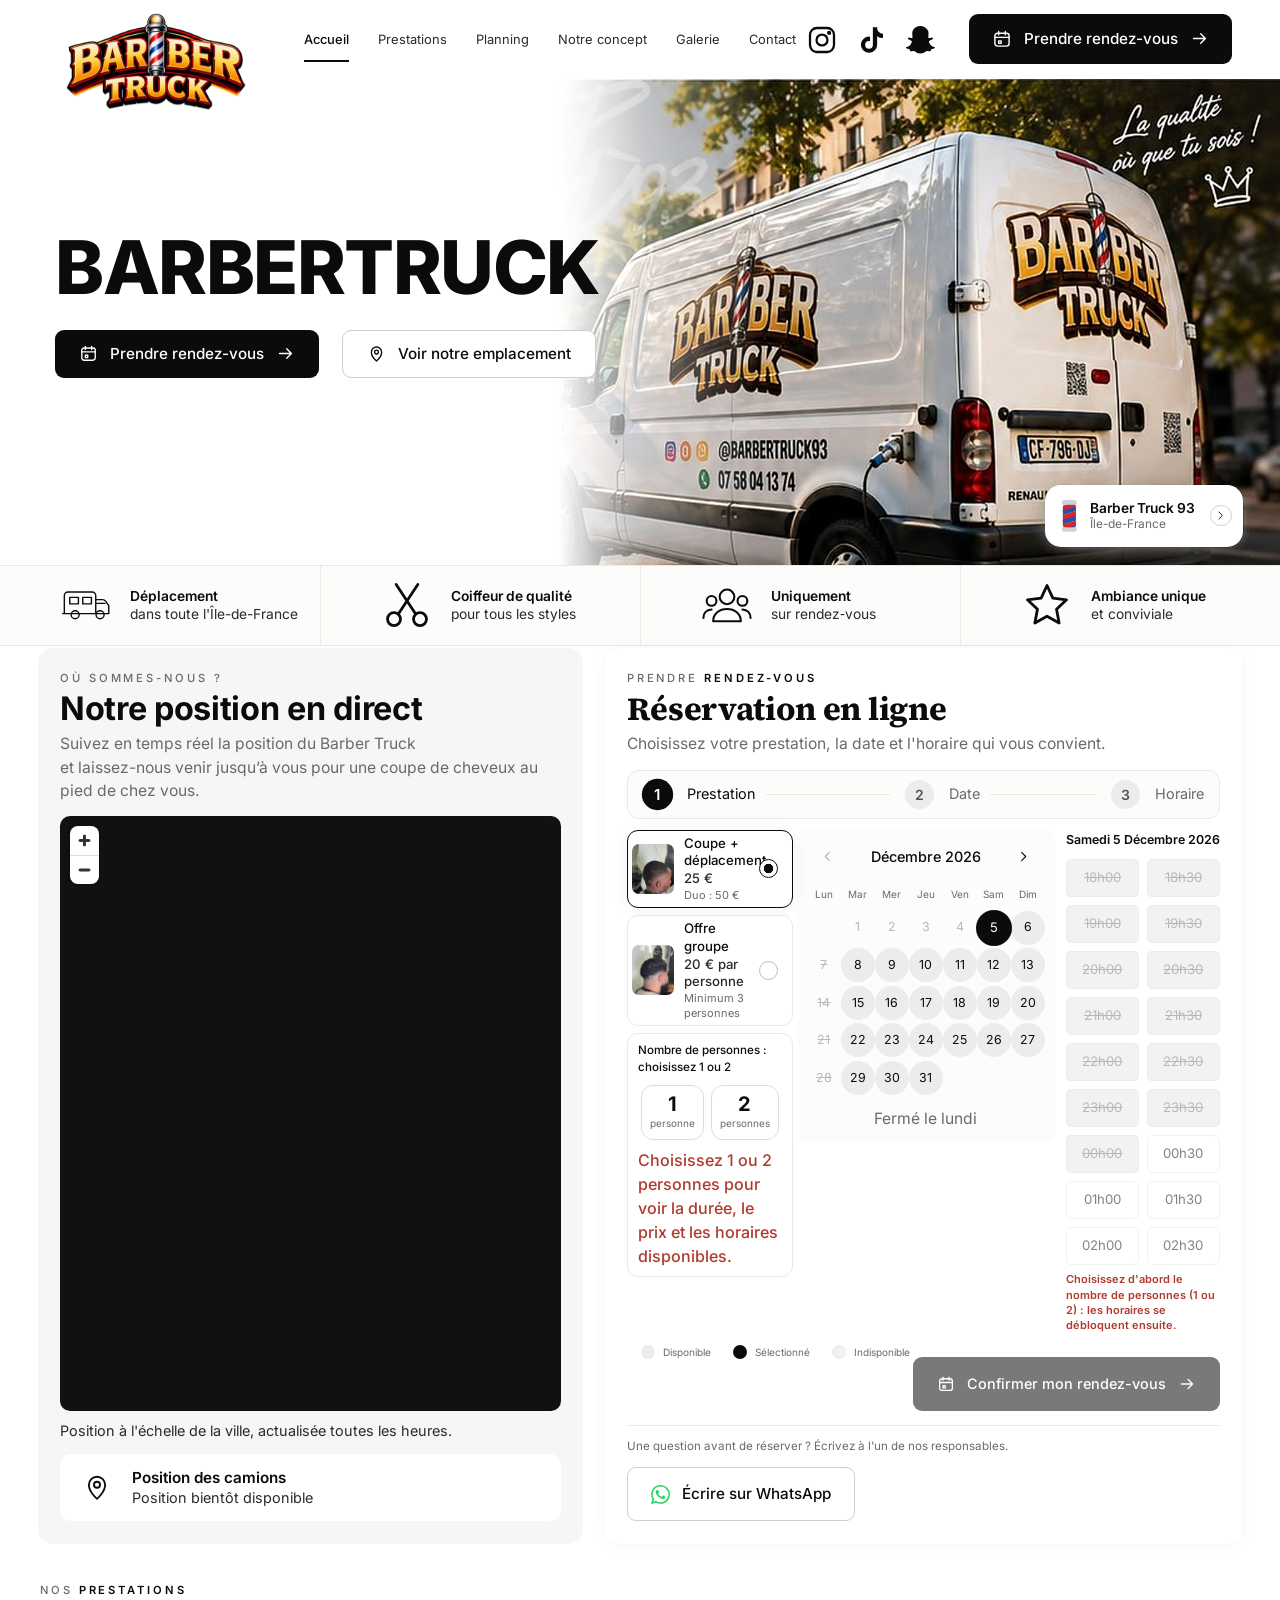
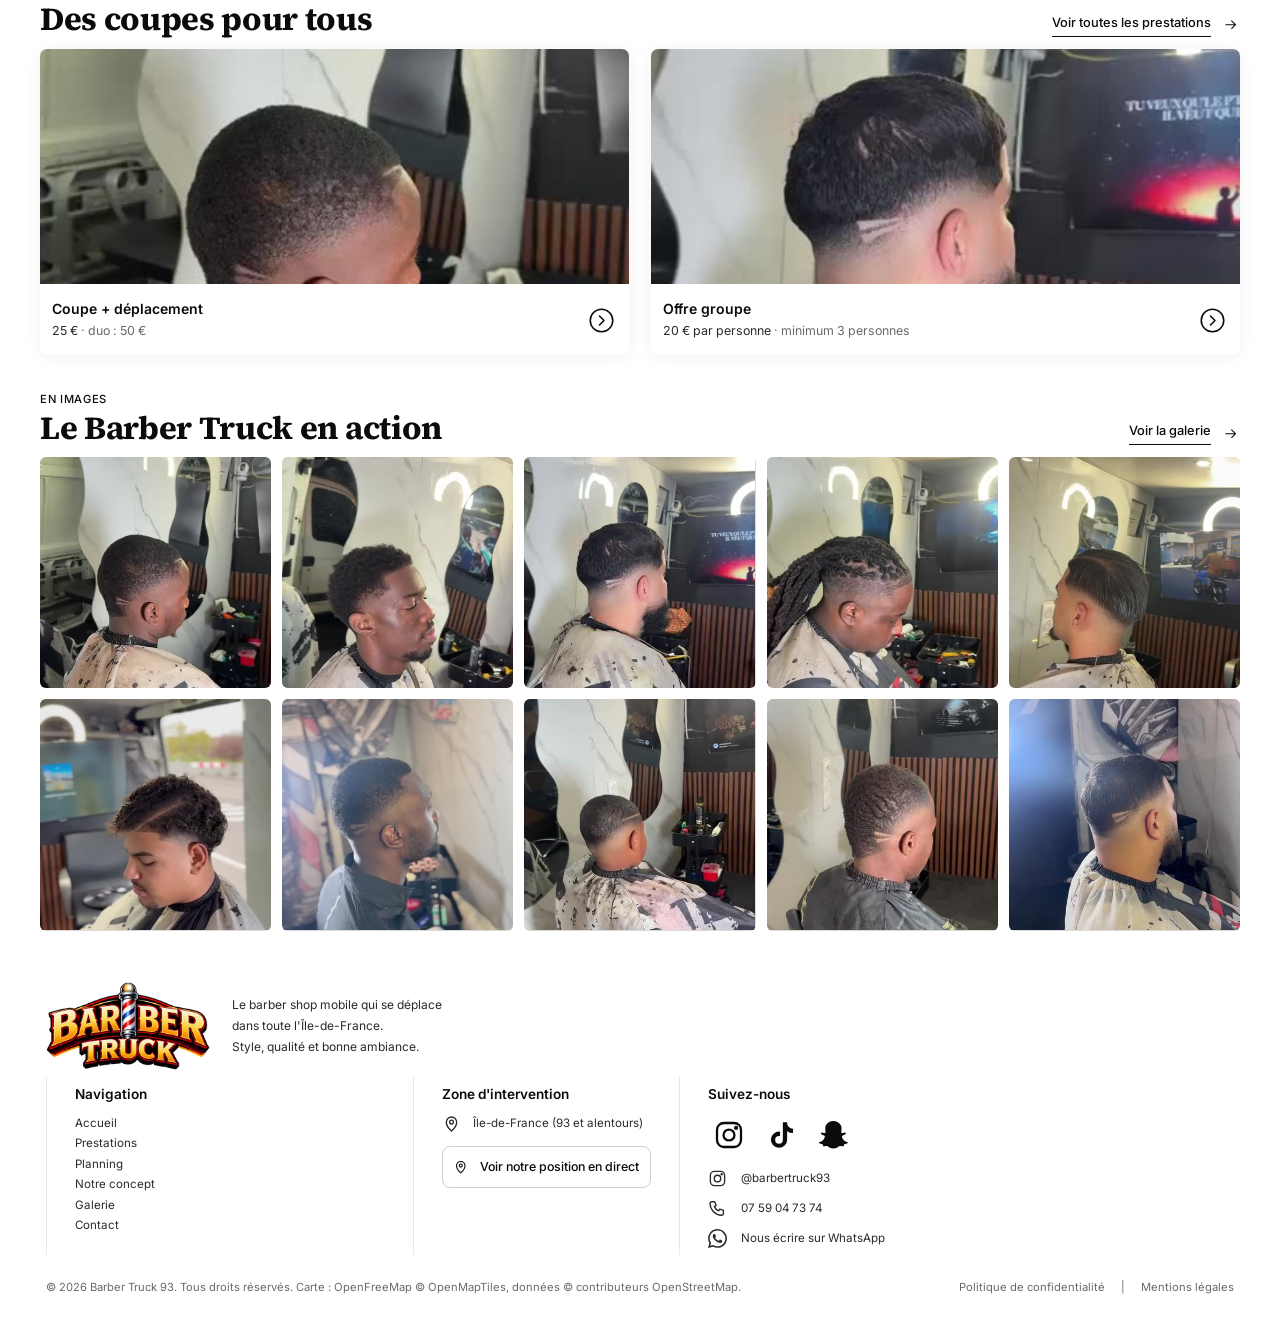
==== commit 3267c441: "Fermeture des reservations le lundi" ====
--- a/index.html
+++ b/index.html
@@ -248,6 +248,7 @@
             </div>
             <div class="calendar__weekdays" aria-hidden="true"><span>Lun</span><span>Mar</span><span>Mer</span><span>Jeu</span><span>Ven</span><span>Sam</span><span>Dim</span></div>
             <div class="calendar__days" id="cal-days"></div>
+            <p class="calendar__note">Fermé le lundi</p>
           </div>
 
           <div class="slots">
--- a/css/style.css
+++ b/css/style.css
@@ -211,6 +211,8 @@
 .day--available{background:var(--chip)}
 .day--available:hover{background:#dcdcd8;transform:scale(1.08)}
 .day--disabled{color:var(--faint);cursor:default}
+.day--closed{text-decoration:line-through}
+.calendar__note{margin:.6rem 0 0;font-size:.78rem;color:var(--muted,#6b6b68);text-align:center}
 .day--selected,.day--selected:hover{background:var(--ink);color:#fff;transform:scale(1.06)}
 
 .slots__date{font-size:.85rem;font-weight:600}
